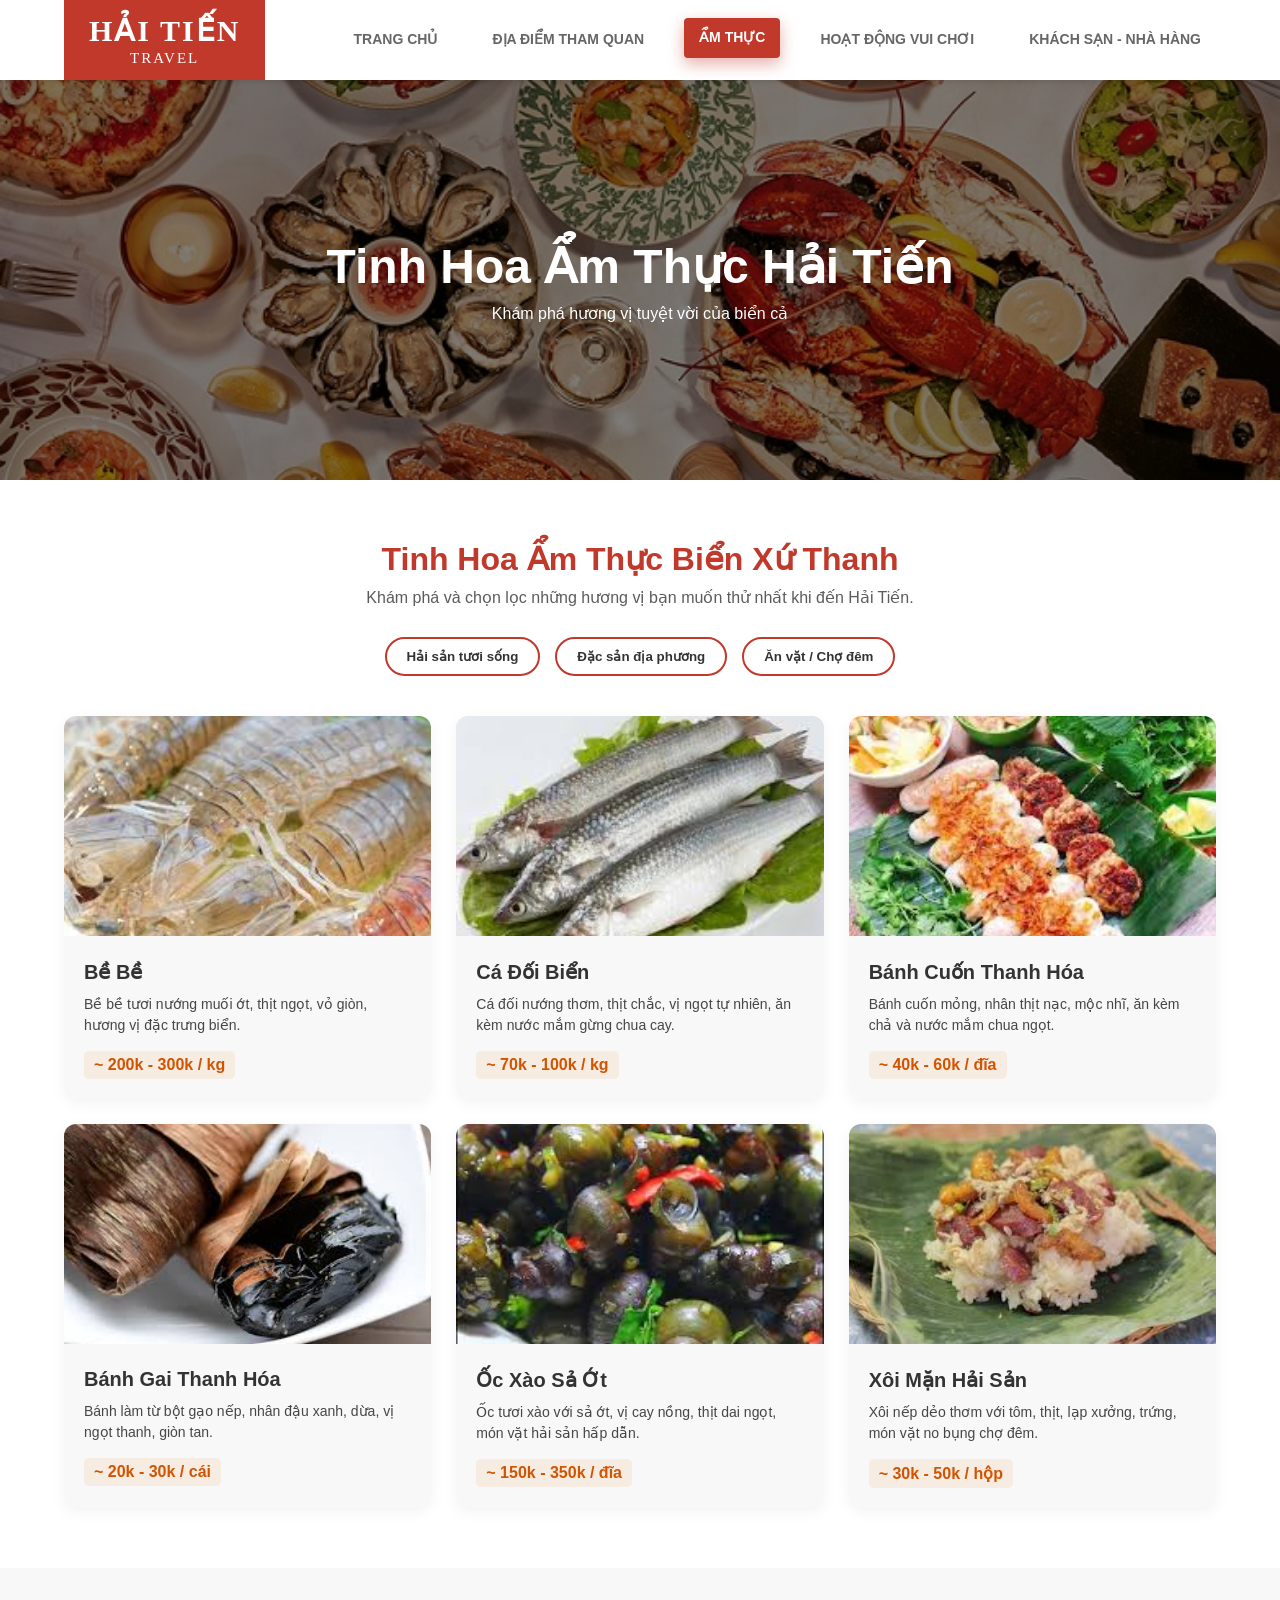
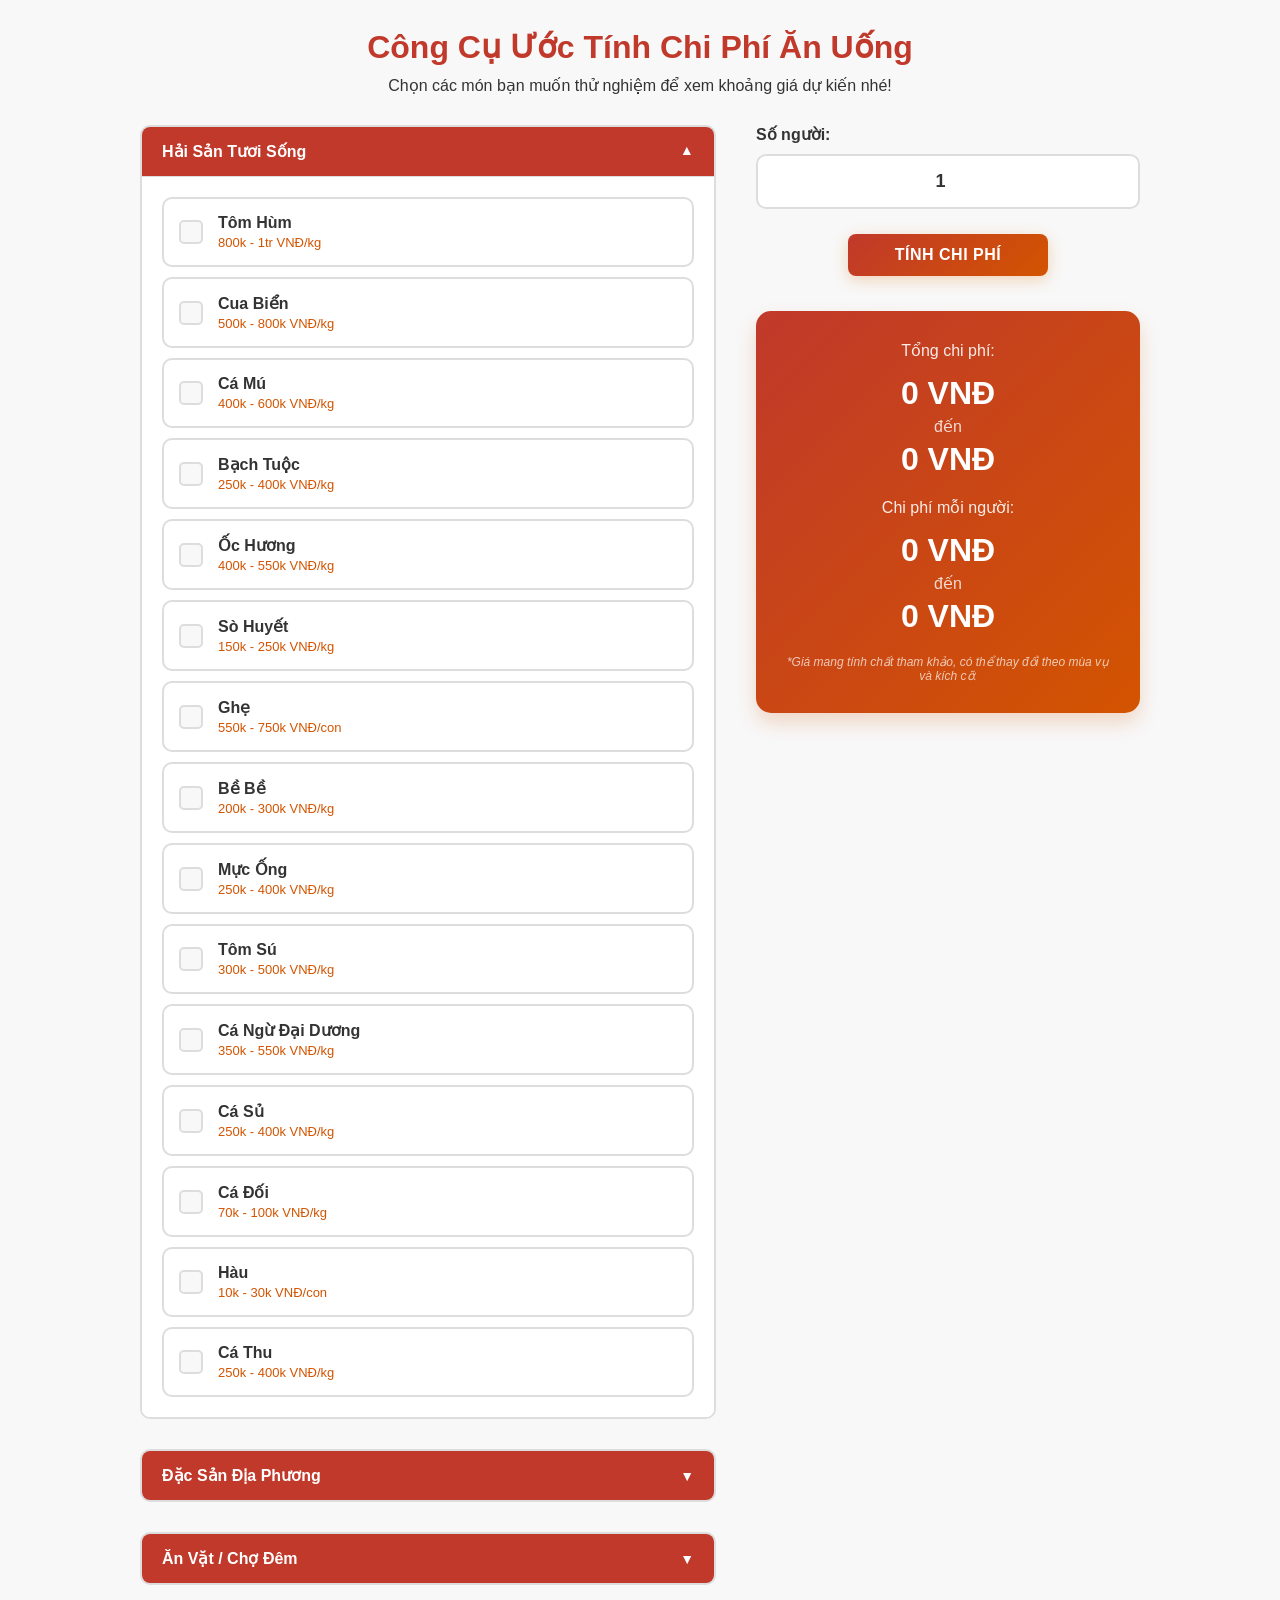
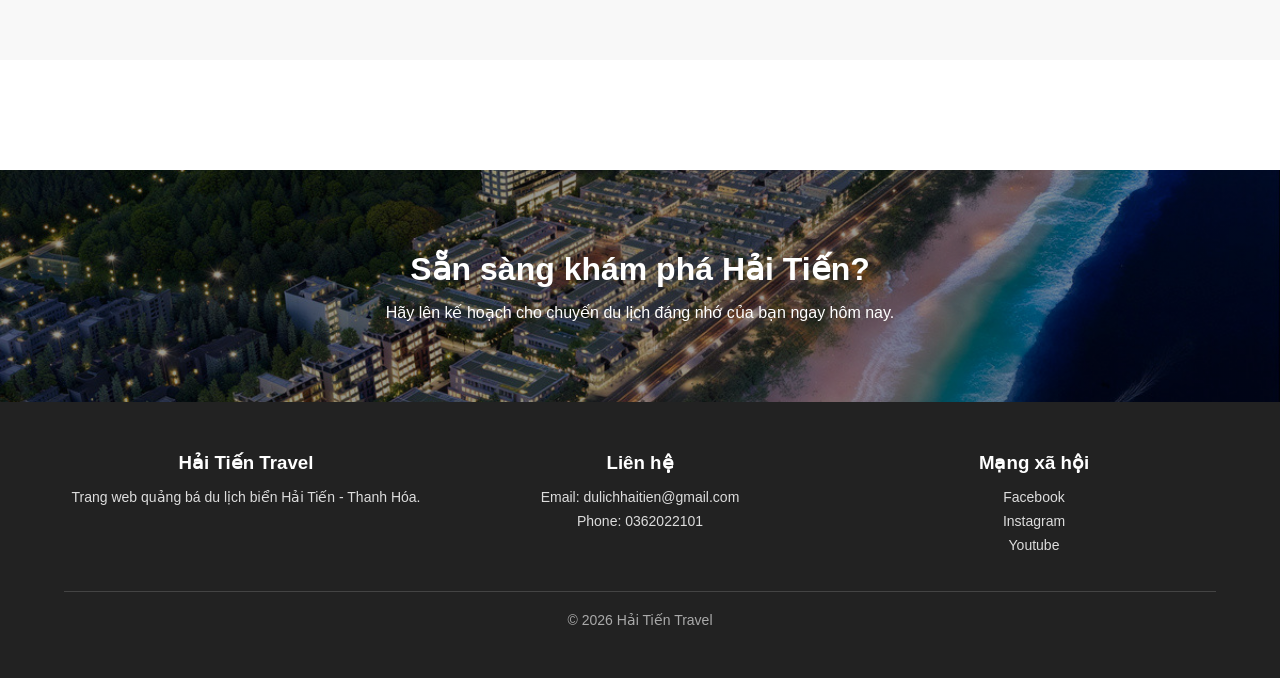
==== html/amthuc.html @ 493af042 "first commit" ====
<!DOCTYPE html>
<html lang="vi">

<head>
    <meta charset="UTF-8">
    <meta name="viewport" content="width=device-width, initial-scale=1.0">
    <title>Review Ẩm Thực Hải Tiến</title>
    <link rel="stylesheet" href="../css/common-style.css">
    <link rel="stylesheet" href="../css/amthuccss.css">
    <link rel="stylesheet" href="../css/menu.css">
</head>

<body>

    <header>
        <a class="logo">
            <strong>Hải Tiến</strong>
            <span>Travel</span>
        </a>

        <input type="checkbox" id="menu-checkbox" class="menu-checkbox">
        <label for="menu-checkbox" class="menu-toggle">
            &#9776;
        </label>

        <div class="nav-container">
            <ul class="nav-links">
                <li><a href="index.htm">Trang chủ</a></li>
                <li><a href="diadiem.htm">Địa điểm tham quan</a></li>
                <li><a class="active" href="amthuc.html">Ẩm thực</a></li>
                <li><a href="hdvuichs.html">Hoạt động vui chơi</a></li>
                <li><a href="book-khach-san.html">Khách sạn - Nhà hàng</a></li>
            </ul>
        </div>
    </header>
    <div id="page-content">
        <section class="sub-banner">
            <div class="banner-content">
                <h1>Tinh Hoa Ẩm Thực Hải Tiến</h1>
                <p>Khám phá hương vị tuyệt vời của biển cả</p>
            </div>
        </section>

        <section class="food-section">
            <h1 class="section-title">Tinh Hoa Ẩm Thực Biển Xứ Thanh</h1>
            <p class="section-desc">Khám phá và chọn lọc những hương vị bạn muốn thử nhất khi đến Hải Tiến.</p>

            <div class="filter-container">
                <button class="filter-btn" data-filter="haisan">Hải sản tươi sống</button>
                <button class="filter-btn" data-filter="dacsan">Đặc sản địa phương</button>
                <button class="filter-btn" data-filter="anvat">Ăn vặt / Chợ đêm</button>
            </div>

            <!-- Thêm món ăn mới bằng cách sao chép một block .food-card và đặt đúng data-category: haisan, dacsan hoặc anvat -->
            <div class="food-grid" id="food-grid">
                <!-- Danh sách 15 món hải sản tươi sống -->
                <div class="food-card" data-category="haisan">
                    <img src="../img/tomhum.jpg" alt="Tôm hùm hấp">
                    <div class="card-content">
                        <h3>Tôm Hùm</h3>
                        <p>Tôm hùm tươi sống hấp với sả và bia, giữ nguyên vị ngọt tự nhiên, thịt dai giòn.</p>
                        <span class="price-tag">~ 800k - 1tr / kg</span>
                    </div>
                </div>
                <div class="food-card" data-category="haisan">
                    <img src="../img/cua.jpg" alt="Cua biển luộc">
                    <div class="card-content">
                        <h3>Cua Biển</h3>
                        <p>Cua biển tươi luộc chín, chấm muối tiêu hoặc gạch cua, thịt ngọt, gạch đỏ au.</p>
                        <span class="price-tag">~ 500k - 800k / kg</span>
                    </div>
                </div>
                <div class="food-card" data-category="haisan">
                    <img src="../img/camu.jpg" alt="Cá mú hấp">
                    <div class="card-content">
                        <h3>Cá Mú</h3>
                        <p>Cá mú tươi hấp với gừng và hành, thịt trắng mềm, vị ngọt thanh, bổ dưỡng.</p>
                        <span class="price-tag">~ 400k - 600k / kg</span>
                    </div>
                </div>
                <div class="food-card" data-category="haisan">
                    <img src="../img/bachtuoc.jpg" alt="Bạch tuộc nướng">
                    <div class="card-content">
                        <h3>Bạch Tuộc</h3>
                        <p>Bạch tuộc tươi nướng trên than hoa, chấm muối ớt tỏi, giòn tan, thơm ngon.</p>
                        <span class="price-tag">~ 250k - 400k / kg</span>
                    </div>
                </div>
                <div class="food-card" data-category="haisan">
                    <img src="../img/ochuong.jpg" alt="Ốc hương xào">
                    <div class="card-content">
                        <h3>Ốc Hương</h3>
                        <p>Ốc hương tươi xào với sả ớt, vị cay nồng, thịt dai ngọt, kích thích vị giác.</p>
                        <span class="price-tag">~ 400k - 550k / kg</span>
                    </div>
                </div>
                <div class="food-card" data-category="haisan">
                    <img src="../img/sohuyet.jpg" alt="Sò huyết hấp">
                    <div class="card-content">
                        <h3>Sò Huyết</h3>
                        <p>Sò huyết tươi hấp với rượu và gừng, mở miệng tự nhiên, thịt ngọt, bổ máu.</p>
                        <span class="price-tag">~ 150k - 250k / kg</span>
                    </div>
                </div>
                <div class="food-card" data-category="haisan">
                    <img src="../img/ghe.jpg" alt="Ghẹ hấp">
                    <div class="card-content">
                        <h3>Ghẹ</h3>
                        <p>Ghẹ biển tươi hấp với gừng hành, thịt chắc ngọt, gạch đỏ au, thơm lừng.</p>
                        <span class="price-tag">~ 550k - 750k / kg</span>
                    </div>
                </div>
                <div class="food-card" data-category="haisan">
                    <img src="../img/bebe.jpg" alt="Bề bề nướng">
                    <div class="card-content">
                        <h3>Bề Bề</h3>
                        <p>Bề bề tươi nướng muối ớt, thịt ngọt, vỏ giòn, hương vị đặc trưng biển.</p>
                        <span class="price-tag">~ 200k - 300k / kg</span>
                    </div>
                </div>
                <div class="food-card" data-category="haisan">
                    <img src="../img/mucong.jpg" alt="Mực ống xào">
                    <div class="card-content">
                        <h3>Mực Ống</h3>
                        <p>Mực ống tươi xào với rau củ, vị ngọt tự nhiên, giòn sần sật, bổ dưỡng.</p>
                        <span class="price-tag">~ 250k - 400k / kg</span>
                    </div>
                </div>
                <div class="food-card" data-category="haisan">
                    <img src="../img/tomsu.jpg" alt="Tôm sú hấp">
                    <div class="card-content">
                        <h3>Tôm Sú</h3>
                        <p>Tôm sú tươi hấp với sả bia, thịt ngọt lịm, vỏ đỏ au, giữ nguyên dinh dưỡng.</p>
                        <span class="price-tag">~ 300k - 500k / kg</span>
                    </div>
                </div>
                <div class="food-card" data-category="haisan">
                    <img src="../img/cangu.jpg" alt="Cá ngừ đại dương">
                    <div class="card-content">
                        <h3>Cá Ngừ Đại Dương</h3>
                        <p>Cá ngừ tươi sống, thịt đỏ hồng, ít mỡ, giàu protein, nướng hoặc áp chảo.</p>
                        <span class="price-tag">~ 350k - 550k / kg</span>
                    </div>
                </div>
                <div class="food-card" data-category="haisan">
                    <img src="../img/casu.jpg" alt="Cá Sủ nướng">
                    <div class="card-content">
                        <h3>Cá Sủ</h3>
                        <p>Cá sủ tươi nướng muối ớt, thịt thơm ngon, ngọt vừa vặn, phù hợp cho bữa hải sản.</p>
                        <span class="price-tag">~ 250k - 400k / kg</span>
                    </div>
                </div>
                <div class="food-card" data-category="haisan">
                    <img src="../img/cadoi.jpg" alt="Cá Đối nướng">
                    <div class="card-content">
                        <h3>Cá Đối Biển</h3>
                        <p>Cá đối nướng thơm, thịt chắc, vị ngọt tự nhiên, ăn kèm nước mắm gừng chua cay.</p>
                        <span class="price-tag">~ 70k - 100k / kg</span>
                    </div>
                </div>
                <div class="food-card" data-category="haisan">
                    <img src="../img/hausua.jpg" alt="Hàu nướng">
                    <div class="card-content">
                        <h3>Hàu Sữa</h3>
                        <p>Hàu tươi nướng mỡ hành, thơm nức mũi, thịt ngọt mặn, kích thích vị giác.</p>
                        <span class="price-tag">~ 10k - 30k / con</span>
                    </div>
                </div>
                <div class="food-card" data-category="haisan">
                    <img src="../img/cathu.jpg" alt="Cá thu nướng">
                    <div class="card-content">
                        <h3>Cá Thu Biển</h3>
                        <p>Cá thu tươi nướng muối ớt, da giòn, thịt mềm ngọt, giàu dinh dưỡng.</p>
                        <span class="price-tag">~ 250k - 400k / kg</span>
                    </div>
                </div>
                <!-- Danh sách đặc sản địa phương Thanh Hóa -->
                <div class="food-card" data-category="dacsan">
                    <img src="../img/goicanhech.jpg" alt="Gỏi cá nhệch Nga Sơn">
                    <div class="card-content">
                        <h3>Gỏi Cá Nhệch Nga Sơn</h3>
                        <p>Cá nhệch tươi sống cuộn với lá đinh lăng, sung, khế, chấm nước mắm chua ngọt độc đáo.</p>
                        <span class="price-tag">~ 300k - 500k / mâm</span>
                    </div>
                </div>
                <div class="food-card" data-category="dacsan">
                    <img src="../img/nemchua.jpg" alt="Nem chua Thanh Hóa">
                    <div class="card-content">
                        <h3>Nem Chua Thanh Hóa</h3>
                        <p>Nem được làm từ thịt lợn, bì lợn, vị chua cay đặc trưng, giòn dai, ăn kèm rau sống.</p>
                        <span class="price-tag">~ 30k - 50k / chục</span>
                    </div>
                </div>
                <div class="food-card" data-category="dacsan">
                    <img src="../img/banhcuon.jpg" alt="Bánh cuốn Thanh Hóa">
                    <div class="card-content">
                        <h3>Bánh Cuốn Thanh Hóa</h3>
                        <p>Bánh cuốn mỏng, nhân thịt nạc, mộc nhĩ, ăn kèm chả và nước mắm chua ngọt.</p>
                        <span class="price-tag">~ 40k - 60k / đĩa</span>
                    </div>
                </div>
                <div class="food-card" data-category="dacsan">
                    <img src="../img/banhkhoai.jpg" alt="Bánh khoái Thanh Hóa">
                    <div class="card-content">
                        <h3>Bánh Khoái Thanh Hóa</h3>
                        <p>Bánh khoái Thanh Hóa giòn tan, nhân tôm thịt, ăn kèm rau sống và nước mắm chua ngọt đặc
                            trưng.</p>
                        <span class="price-tag">~ 10k - 20k / chiếc</span>
                    </div>
                </div>
                <div class="food-card" data-category="dacsan">
                    <img src="../img/banhgai.jpg" alt="Bánh gai Thanh Hóa">
                    <div class="card-content">
                        <h3>Bánh Gai Thanh Hóa</h3>
                        <p>Bánh làm từ bột gạo nếp, nhân đậu xanh, dừa, vị ngọt thanh, giòn tan.</p>
                        <span class="price-tag">~ 20k - 30k / cái</span>
                    </div>
                </div>
                <div class="food-card" data-category="dacsan">
                    <img src="../img/mamtom.jpg" alt="Mắm tôm">
                    <div class="card-content">
                        <h3>Mắm Tôm Ba Làng Thanh Hóa</h3>
                        <p>Mắm tôm tươi, vị mặn ngọt, dùng làm nước chấm hoặc ăn kèm rau sống.</p>
                        <span class="price-tag">~ 100k - 150k / lọ</span>
                    </div>
                </div>
                <div class="food-card" data-category="dacsan">
                    <img src="../img/nomtep.jpg" alt="Nộm tép tươi">
                    <div class="card-content">
                        <h3>Nộm Tép Tươi</h3>
                        <p>Nộm tép chua cay, tươi ngon cùng rau sống và nước mắm đặc trưng, món ăn nhẹ đậm đà.</p>
                        <span class="price-tag">~ 120k - 180k / đĩa</span>
                    </div>
                </div>
                <!-- Danh sách món ăn vặt chợ đêm -->
                <div class="food-card" data-category="anvat">
                    <img src="../img/haunuong.jpg" alt="Hàu nướng mỡ hành">
                    <div class="card-content">
                        <h3>Hàu Nướng Mỡ Hành</h3>
                        <p>Hàu tươi nướng trên than hoa với mỡ hành, thơm nức mũi, kích thích vị giác.</p>
                        <span class="price-tag">~ 10k - 15k / con</span>
                    </div>
                </div>
                <div class="food-card" data-category="anvat">
                    <img src="../img/bachtuocnuong.jpg" alt="Bạch tuộc nướng">
                    <div class="card-content">
                        <h3>Bạch Tuộc Nướng</h3>
                        <p>Bạch tuộc tươi nướng vàng giòn, chấm muối ớt tỏi, dai ngọt, ăn vặt cực cuốn.</p>
                        <span class="price-tag">~ 200k - 400k / đĩa</span>
                    </div>
                </div>
                <div class="food-card" data-category="anvat">
                    <img src="../img/ocxao.jpg" alt="Ốc xào sả ớt">
                    <div class="card-content">
                        <h3>Ốc Xào Sả Ớt</h3>
                        <p>Ốc tươi xào với sả ớt, vị cay nồng, thịt dai ngọt, món vặt hải sản hấp dẫn.</p>
                        <span class="price-tag">~ 150k - 350k / đĩa</span>
                    </div>
                </div>
                <div class="food-card" data-category="anvat">
                    <img src="../img/changa.jpg" alt="Chân gà nướng">
                    <div class="card-content">
                        <h3>Chân Gà Nướng</h3>
                        <p>Chân gà nướng vàng giòn, chấm muối tiêu chanh, mềm ngọt, ăn vặt không thể thiếu.</p>
                        <span class="price-tag">~ 50k - 100k / đĩa</span>
                    </div>
                </div>
                <div class="food-card" data-category="anvat">
                    <img src="../img/banhmi.jpg" alt="Bánh mì thịt nướng">
                    <div class="card-content">
                        <h3>Bánh Mì Thịt Nướng</h3>
                        <p>Bánh mì nướng với thịt heo, rau sống, đồ chua, nước tương, món vặt đường phố.</p>
                        <span class="price-tag">~ 15k - 25k / ổ</span>
                    </div>
                </div>
                <div class="food-card" data-category="anvat">
                    <img src="../img/xoi.jpg" alt="Xôi mặn hải sản">
                    <div class="card-content">
                        <h3>Xôi Mặn Hải Sản</h3>
                        <p>Xôi nếp dẻo thơm với tôm, thịt, lạp xưởng, trứng, món vặt no bụng chợ đêm.</p>
                        <span class="price-tag">~ 30k - 50k / hộp</span>
                    </div>
                </div>

            </div>
        </section>

        <section class="estimator-section">
            <div class="estimator-container">
                <h2 class="section-title">Công Cụ Ước Tính Chi Phí Ăn Uống</h2>
                <p style="text-align: center; margin-bottom: 20px; color: var(--text-color);">Chọn các món bạn muốn thử
                    nghiệm để xem khoảng giá dự kiến nhé!</p>

                <div class="estimator-grid">
                    <div class="selection-col">
                        <details class="estimator-category" open>
                            <summary>Hải Sản Tươi Sống</summary>
                            <div class="category-content">
                                <label class="checkbox-item">
                                    <input type="checkbox" class="food-checkbox" data-min="800000" data-max="1000000">
                                    <span class="checkmark"></span>
                                    <div class="item-info">
                                        <strong>Tôm Hùm</strong>
                                        <span>800k - 1tr VNĐ/kg</span>
                                    </div>
                                </label>
                                <label class="checkbox-item">
                                    <input type="checkbox" class="food-checkbox" data-min="500000" data-max="800000">
                                    <span class="checkmark"></span>
                                    <div class="item-info">
                                        <strong>Cua Biển</strong>
                                        <span>500k - 800k VNĐ/kg</span>
                                    </div>
                                </label>
                                <label class="checkbox-item">
                                    <input type="checkbox" class="food-checkbox" data-min="400000" data-max="600000">
                                    <span class="checkmark"></span>
                                    <div class="item-info">
                                        <strong>Cá Mú</strong>
                                        <span>400k - 600k VNĐ/kg</span>
                                    </div>
                                </label>
                                <label class="checkbox-item">
                                    <input type="checkbox" class="food-checkbox" data-min="250000" data-max="400000">
                                    <span class="checkmark"></span>
                                    <div class="item-info">
                                        <strong>Bạch Tuộc</strong>
                                        <span>250k - 400k VNĐ/kg</span>
                                    </div>
                                </label>
                                <label class="checkbox-item">
                                    <input type="checkbox" class="food-checkbox" data-min="400000" data-max="550000">
                                    <span class="checkmark"></span>
                                    <div class="item-info">
                                        <strong>Ốc Hương</strong>
                                        <span>400k - 550k VNĐ/kg</span>
                                    </div>
                                </label>
                                <label class="checkbox-item">
                                    <input type="checkbox" class="food-checkbox" data-min="150000" data-max="250000">
                                    <span class="checkmark"></span>
                                    <div class="item-info">
                                        <strong>Sò Huyết</strong>
                                        <span>150k - 250k VNĐ/kg</span>
                                    </div>
                                </label>
                                <label class="checkbox-item">
                                    <input type="checkbox" class="food-checkbox" data-min="550000" data-max="750000">
                                    <span class="checkmark"></span>
                                    <div class="item-info">
                                        <strong>Ghẹ</strong>
                                        <span>550k - 750k VNĐ/con</span>
                                    </div>
                                </label>
                                <label class="checkbox-item">
                                    <input type="checkbox" class="food-checkbox" data-min="200000" data-max="300000">
                                    <span class="checkmark"></span>
                                    <div class="item-info">
                                        <strong>Bề Bề</strong>
                                        <span>200k - 300k VNĐ/kg</span>
                                    </div>
                                </label>
                                <label class="checkbox-item">
                                    <input type="checkbox" class="food-checkbox" data-min="250000" data-max="400000">
                                    <span class="checkmark"></span>
                                    <div class="item-info">
                                        <strong>Mực Ống</strong>
                                        <span>250k - 400k VNĐ/kg</span>
                                    </div>
                                </label>
                                <label class="checkbox-item">
                                    <input type="checkbox" class="food-checkbox" data-min="300000" data-max="500000">
                                    <span class="checkmark"></span>
                                    <div class="item-info">
                                        <strong>Tôm Sú</strong>
                                        <span>300k - 500k VNĐ/kg</span>
                                    </div>
                                </label>
                                <label class="checkbox-item">
                                    <input type="checkbox" class="food-checkbox" data-min="350000" data-max="550000">
                                    <span class="checkmark"></span>
                                    <div class="item-info">
                                        <strong>Cá Ngừ Đại Dương</strong>
                                        <span>350k - 550k VNĐ/kg</span>
                                    </div>
                                </label>
                                <label class="checkbox-item">
                                    <input type="checkbox" class="food-checkbox" data-min="250000" data-max="400000">
                                    <span class="checkmark"></span>
                                    <div class="item-info">
                                        <strong>Cá Sủ</strong>
                                        <span>250k - 400k VNĐ/kg</span>
                                    </div>
                                </label>
                                <label class="checkbox-item">
                                    <input type="checkbox" class="food-checkbox" data-min="70000" data-max="100000">
                                    <span class="checkmark"></span>
                                    <div class="item-info">
                                        <strong>Cá Đối</strong>
                                        <span>70k - 100k VNĐ/kg</span>
                                    </div>
                                </label>
                                <label class="checkbox-item">
                                    <input type="checkbox" class="food-checkbox" data-min="10000" data-max="30000">
                                    <span class="checkmark"></span>
                                    <div class="item-info">
                                        <strong>Hàu</strong>
                                        <span>10k - 30k VNĐ/con</span>
                                    </div>
                                </label>
                                <label class="checkbox-item">
                                    <input type="checkbox" class="food-checkbox" data-min="250000" data-max="400000">
                                    <span class="checkmark"></span>
                                    <div class="item-info">
                                        <strong>Cá Thu</strong>
                                        <span>250k - 400k VNĐ/kg</span>
                                    </div>
                                </label>
                            </div>
                        </details>

                        <details class="estimator-category">
                            <summary>Đặc Sản Địa Phương</summary>
                            <div class="category-content">
                                <label class="checkbox-item">
                                    <input type="checkbox" class="food-checkbox" data-min="300000" data-max="500000">
                                    <span class="checkmark"></span>
                                    <div class="item-info">
                                        <strong>Gỏi Cá Nhệch Nga Sơn</strong>
                                        <span>300k - 500k VNĐ/mâm</span>
                                    </div>
                                </label>
                                <label class="checkbox-item">
                                    <input type="checkbox" class="food-checkbox" data-min="30000" data-max="50000">
                                    <span class="checkmark"></span>
                                    <div class="item-info">
                                        <strong>Nem Chua Thanh Hóa</strong>
                                        <span>30k - 50k VNĐ/chục</span>
                                    </div>
                                </label>
                                <label class="checkbox-item">
                                    <input type="checkbox" class="food-checkbox" data-min="300000" data-max="500000">
                                    <span class="checkmark"></span>
                                    <div class="item-info">
                                        <strong>Gỏi Cá Nhệch Nga Sơn</strong>
                                        <span>300k - 500k VNĐ/mâm</span>
                                    </div>
                                </label>
                                <label class="checkbox-item">
                                    <input type="checkbox" class="food-checkbox" data-min="40000" data-max="60000">
                                    <span class="checkmark"></span>
                                    <div class="item-info">
                                        <strong>Bánh Cuốn Thanh Hóa</strong>
                                        <span>40k - 60k VNĐ/đĩa</span>
                                    </div>
                                </label>
                                <label class="checkbox-item">
                                    <input type="checkbox" class="food-checkbox" data-min="10000" data-max="20000">
                                    <span class="checkmark"></span>
                                    <div class="item-info">
                                        <strong>Bánh Khoái Thanh Hóa</strong>
                                        <span>10k - 20k VNĐ/chiếc</span>
                                    </div>
                                </label>
                                <label class="checkbox-item">
                                    <input type="checkbox" class="food-checkbox" data-min="20000" data-max="30000">
                                    <span class="checkmark"></span>
                                    <div class="item-info">
                                        <strong>Bánh Gai Thanh Hóa</strong>
                                        <span>20k - 30k VNĐ/cái</span>
                                    </div>
                                </label>
                                <label class="checkbox-item">
                                    <input type="checkbox" class="food-checkbox" data-min="100000" data-max="150000">
                                    <span class="checkmark"></span>
                                    <div class="item-info">
                                        <strong>Mắm Tôm Ba Làng Thanh Hóa</strong>
                                        <span>100k - 150k VNĐ/lọ</span>
                                    </div>
                                </label>
                                <label class="checkbox-item">
                                    <input type="checkbox" class="food-checkbox" data-min="120000" data-max="180000">
                                    <span class="checkmark"></span>
                                    <div class="item-info">
                                        <strong>Nộm Nham Moi Tươi</strong>
                                        <span>120k - 180k VNĐ/đĩa</span>
                                    </div>
                                </label>
                            </div>
                        </details>

                        <details class="estimator-category">
                            <summary>Ăn Vặt / Chợ Đêm</summary>
                            <div class="category-content">
                                <label class="checkbox-item">
                                    <input type="checkbox" class="food-checkbox" data-min="10000" data-max="15000">
                                    <span class="checkmark"></span>
                                    <div class="item-info">
                                        <strong>Hàu Nướng Mỡ Hành</strong>
                                        <span>10k - 15k VNĐ/con</span>
                                    </div>
                                </label>
                                <label class="checkbox-item">
                                    <input type="checkbox" class="food-checkbox" data-min="200000" data-max="400000">
                                    <span class="checkmark"></span>
                                    <div class="item-info">
                                        <strong>Bạch Tuộc Nướng</strong>
                                        <span>200k - 400k VNĐ/đĩa</span>
                                    </div>
                                </label>
                                <label class="checkbox-item">
                                    <input type="checkbox" class="food-checkbox" data-min="150000" data-max="350000">
                                    <span class="checkmark"></span>
                                    <div class="item-info">
                                        <strong>Ốc Xào Sả Ớt</strong>
                                        <span>150k - 350k VNĐ/đĩa</span>
                                    </div>
                                </label>
                                <label class="checkbox-item">
                                    <input type="checkbox" class="food-checkbox" data-min="50000" data-max="100000">
                                    <span class="checkmark"></span>
                                    <div class="item-info">
                                        <strong>Chân Gà Nướng</strong>
                                        <span>50k - 100k VNĐ/đĩa</span>
                                    </div>
                                </label>
                                <label class="checkbox-item">
                                    <input type="checkbox" class="food-checkbox" data-min="15000" data-max="25000">
                                    <span class="checkmark"></span>
                                    <div class="item-info">
                                        <strong>Bánh Mì Thịt Nướng</strong>
                                        <span>15k - 25k VNĐ/ổ</span>
                                    </div>
                                </label>
                                <label class="checkbox-item">
                                    <input type="checkbox" class="food-checkbox" data-min="30000" data-max="50000">
                                    <span class="checkmark"></span>
                                    <div class="item-info">
                                        <strong>Xôi Mặn Hải Sản</strong>
                                        <span>30k - 50k VNĐ/hộp</span>
                                    </div>
                                </label>
                            </div>
                        </details>
                    </div>

                    <div class="result-col">
                        <div class="people-input-group">
                            <label for="people-count">Số người:</label>
                            <input type="number" id="people-count" min="1" value="1">
                        </div>

                        <button id="calculate-btn" class="calculate-btn">Tính Chi Phí</button>

                        <div class="price-board">
                            <p>Tổng chi phí:</p>
                            <div class="range-display">
                                <span id="total-min">0 VNĐ</span>
                                <span class="divider">đến</span>
                                <span id="total-max">0 VNĐ</span>
                            </div>
                            <p>Chi phí mỗi người:</p>
                            <div class="range-display">
                                <span id="per-min">0 VNĐ</span>
                                <span class="divider">đến</span>
                                <span id="per-max">0 VNĐ</span>
                            </div>
                            <p class="note">*Giá mang tính chất tham khảo, có thể thay đổi theo mùa vụ và kích cỡ.</p>
                        </div>
                    </div>
                </div>
            </div>
        </section>

        <!-- CTA -->
        <section class="cta">
            <h2>Sẵn sàng khám phá Hải Tiến?</h2>
            <p>Hãy lên kế hoạch cho chuyến du lịch đáng nhớ của bạn ngay hôm nay.</p>
        </section>

        <!-- FOOTER -->
        <footer>
            <div class="footer-container">
                <div class="footer-col">
                    <h3>Hải Tiến Travel</h3>
                    <p>Trang web quảng bá du lịch biển Hải Tiến - Thanh Hóa.</p>
                </div>
                <div class="footer-col">
                    <h3>Liên hệ</h3>
                    <p>Email: dulichhaitien@gmail.com</p>
                    <p>Phone: 0362022101</p>
                </div>
                <div class="footer-col">
                    <h3>Mạng xã hội</h3>
                    <p>Facebook</p>
                    <p>Instagram</p>
                    <p>Youtube</p>
                </div>
            </div>
            <p class="copyright">© 2026 Hải Tiến Travel</p>
        </footer>
    </div>

    <script src="../js/amthuc.js"></script>

</body>

</html>
---- css/common-style.css ----
/* =========================================
   COMMON STYLES - ĐƯỢC SỬ DỤNG BỞi TẤT CẢ CÁC TRANG
   ========================================= */

/* =========================================
   1. CÀI ĐẶT CƠ BẢN (RESET)
   ========================================= */
* {
    margin: 0;
    padding: 0;
    box-sizing: border-box;
    font-family: 'Segoe UI', Tahoma, Geneva, Verdana, sans-serif;
}

body {
    padding-top: 80px;
    background-color: #fff;
    color: #333;
    font-family: 'Segoe UI', Tahoma, Geneva, Verdana, sans-serif;
}


/* =========================================
   4. FOOTER
   ========================================= */
footer {
    width: 100vw;
    margin-left: calc(-50vw + 50%);
    background: #222;
    color: #ddd;
    padding: 50px 5%;
}

.footer-container {
    display: grid;
    grid-template-columns: repeat(auto-fit, minmax(200px, 1fr));
    gap: 30px;
    margin-bottom: 30px;
}

.footer-col {
    text-align: center;
}

.footer-col h3 {
    margin-bottom: 15px;
    color: white;
}

.footer-col p {
    margin-bottom: 8px;
    font-size: 14px;
}

.copyright {
    text-align: center;
    font-size: 14px;
    color: #aaa;
    border-top: 1px solid #444;
    padding-top: 20px;
}

/* =========================================
   5. SMOOTH SCROLL & PADDING FIX
   ========================================= */
html {
    scroll-behavior: smooth;
    scroll-padding-top: 80px;
}

html,
body {
    height: 100%;
}
---- css/amthuccss.css ----
/* =========================================
   PAGE-SPECIFIC STYLES FOR AMTHUC
   ========================================= */
:root {
    --bg-color: #ffffff;
    --text-color: #333333;
    --card-bg: #f8f8f8;
    --primary-color: #c0392b;
    /* Màu đỏ giống logo chính */
    --border-color: #dddddd;
    --price-color: #d35400;
}

body.dark-mode {
    --bg-color: #121212;
    --text-color: #f1f1f1;
    --card-bg: #1e1e1e;
    --border-color: #333333;
    --price-color: #f39c12;
}


* {
    transition: background-color 0.3s, color 0.3s, border-color 0.3s;
}

body {
    background-color: var(--bg-color);
    color: var(--text-color);
}

/* =========================================
   1. SECTION CHUNG & LƯỚI MÓN ĂN
   ========================================= */
.section-title {
    text-align: center;
    font-size: 32px;
    color: var(--primary-color);
    margin-bottom: 10px;
}

.section-desc {
    text-align: center;
    color: var(--text-color);
    margin-bottom: 30px;
    font-size: 16px;
    opacity: 0.8;
}

section {
    padding: 60px 5%;
}

.filter-container {
    display: flex;
    justify-content: center;
    gap: 15px;
    margin-bottom: 40px;
    flex-wrap: wrap;
}

.filter-btn {
    padding: 10px 20px;
    background-color: transparent;
    border: 2px solid var(--primary-color);
    color: var(--text-color);
    cursor: pointer;
    border-radius: 25px;
    font-weight: bold;
}

.filter-btn.active,
.filter-btn:hover {
    background-color: var(--primary-color);
    color: white;
}

.food-grid {
    display: grid;
    grid-template-columns: repeat(3, minmax(280px, 1fr));
    gap: 25px;
    max-width: 1200px;
    margin: 0 auto;
}

.food-card {
    background-color: var(--card-bg);
    border-radius: 12px;
    overflow: hidden;
    box-shadow: 0 4px 15px rgba(0, 0, 0, 0.05);
    transition: transform 0.3s, opacity 0.4s ease-in-out;
    opacity: 1;
}

.food-card.fade-out {
    opacity: 0;
}

.food-card.fade-in {
    opacity: 1;
}

@media (max-width: 940px) {
    .food-grid {
        grid-template-columns: repeat(2, minmax(260px, 1fr));
    }
}

@media (max-width: 640px) {
    .food-grid {
        grid-template-columns: 1fr;
    }
}

.food-card:hover {
    transform: translateY(-8px);
}

.food-card img {
    width: 100%;
    height: 220px;
    object-fit: cover;
}

.card-content {
    padding: 20px;
}

.card-content h3 {
    margin-bottom: 10px;
    font-size: 20px;
}

.card-content p {
    font-size: 14px;
    margin-bottom: 15px;
    line-height: 1.5;
    opacity: 0.9;
}

.price-tag {
    display: inline-block;
    font-weight: bold;
    color: var(--price-color);
    background: rgba(230, 126, 34, 0.1);
    padding: 5px 10px;
    border-radius: 5px;
}

/* =========================================
   4. CÔNG CỤ ƯỚC TÍNH (ESTIMATOR)
   ========================================= */
.estimator-section {
    background-color: var(--card-bg);
}

.estimator-container {
    max-width: 1000px;
    margin: 0 auto;
}

.estimator-grid {
    display: grid;
    grid-template-columns: 1.5fr 1fr;
    gap: 40px;
    align-items: start;
    margin-top: 30px;
}

.selection-col {
    display: flex;
    flex-direction: column;
    gap: 15px;
}

.selection-col h3 {
    margin-bottom: 10px;
    color: var(--primary-color);
    border-bottom: 2px solid var(--border-color);
    padding-bottom: 10px;
}

.checkbox-item {
    display: flex;
    align-items: center;
    padding: 15px;
    background-color: var(--bg-color);
    border: 2px solid var(--border-color);
    border-radius: 10px;
    cursor: pointer;
    position: relative;
    transition: 0.2s;
}

.checkbox-item:hover {
    border-color: var(--primary-color);
}

.checkbox-item input {
    position: absolute;
    opacity: 0;
    cursor: pointer;
}

.checkmark {
    height: 24px;
    width: 24px;
    background-color: var(--card-bg);
    border: 2px solid var(--border-color);
    border-radius: 5px;
    margin-right: 15px;
    display: flex;
    justify-content: center;
    align-items: center;
}

.checkbox-item input:checked~.checkmark {
    background-color: var(--primary-color);
    border-color: var(--primary-color);
}

.checkbox-item input:checked~.checkmark::after {
    content: "✔";
    color: white;
    font-weight: bold;
    font-size: 14px;
}

.checkbox-item input:checked~.item-info strong {
    color: var(--primary-color);
}

.item-info {
    display: flex;
    flex-direction: column;
}

.item-info strong {
    font-size: 16px;
    transition: 0.2s;
}

.item-info span {
    font-size: 13px;
    color: var(--price-color);
    margin-top: 3px;
    font-weight: 500;
}

.result-col {
    position: sticky;
    top: 100px;
}

.people-input-group {
    margin-bottom: 25px;
}

.people-input-group label {
    display: block;
    font-weight: bold;
    margin-bottom: 10px;
    font-size: 16px;
}

.people-input-group input {
    width: 100%;
    padding: 15px;
    border: 2px solid var(--border-color);
    background-color: var(--bg-color);
    color: var(--text-color);
    border-radius: 10px;
    font-size: 18px;
    text-align: center;
    font-weight: bold;
    outline: none;
}

.people-input-group input:focus {
    border-color: var(--primary-color);
}

.price-board {
    background: linear-gradient(135deg, var(--primary-color), #d35400);
    color: white;
    padding: 30px;
    border-radius: 15px;
    text-align: center;
    box-shadow: 0 10px 20px rgba(211, 84, 0, 0.2);
    margin-top: 10px;
}

.price-board p {
    font-size: 16px;
    margin-bottom: 15px;
    opacity: 0.9;
}

.range-display {
    display: flex;
    flex-direction: column;
    gap: 5px;
    margin-bottom: 20px;
}

.range-display span {
    font-size: 32px;
    font-weight: 900;
}

.range-display .divider {
    font-size: 16px;
    font-weight: normal;
    opacity: 0.8;
}

.price-board .note {
    font-size: 12px;
    font-style: italic;
    opacity: 0.7;
    margin-top: 20px;
    margin-bottom: 0;
}

/* Responsive */
@media (max-width: 768px) {
    .estimator-grid {
        grid-template-columns: 1fr;
    }

    .result-col {
        position: static;
    }
}

.cta {
    width: 100vw;
    margin-left: calc(-50vw + 50%);
    padding: 80px 20px;
    text-align: center;
    margin-top: 110px;

    background:
        linear-gradient(rgba(0, 0, 0, 0.4), rgba(0, 0, 0, 0.4)),
        url('../img/anh1.jpg') center/cover no-repeat;

    color: white;
}

.cta h2 {
    font-size: 32px;
    margin-bottom: 15px;
}

.cta button {
    margin-top: 20px;
    padding: 12px 25px;
    border: none;
    background: #c0392b;
    color: white;
    font-size: 16px;
    cursor: pointer;
    border-radius: 5px;
    transition: 0.3s;
}

.cta button:hover {
    background: #e74c3c;
    transform: scale(1.05);
}


/* FOOTER */

footer {
    width: 100vw;
    margin-left: calc(-50vw + 50%);
    background: #222;
    color: #ddd;
    padding: 50px 5%;
}

.footer-container {
    display: grid;
    grid-template-columns: repeat(auto-fit, minmax(200px, 1fr));
    gap: 30px;
    margin-bottom: 30px;
}

.footer-col h3 {
    margin-bottom: 15px;
    color: white;
}

.footer-col {
    text-align: center;
}

.copyright {
    text-align: center;
    font-size: 14px;
    color: #aaa;
}

/* ===== CHỈ ANIMATE NỘI DUNG ===== */
#page-content {
    opacity: 1;
    transform: translateY(0);
    transition: all 0.4s ease;
}

#page-content.fade-out {
    opacity: 0;
    transform: translateY(20px);
}

/* Hiệu ứng vào trang */
#page-content.fade-in {
    opacity: 1;
    transform: translateY(0);
}


/* ===== COLLAPSIBLE ESTIMATOR SECTIONS ===== */
details.estimator-category {
    border: 2px solid var(--border-color);
    border-radius: 10px;
    background-color: var(--card-bg);
    margin-bottom: 15px;
    overflow: hidden;
    transition: all 0.3s ease;
}

details.estimator-category:hover {
    border-color: var(--primary-color);
    box-shadow: 0 4px 12px rgba(230, 126, 34, 0.1);
}

details.estimator-category summary {
    background-color: var(--primary-color);
    color: white;
    padding: 15px 20px;
    cursor: pointer;
    font-weight: bold;
    font-size: 16px;
    display: flex;
    align-items: center;
    justify-content: space-between;
    list-style: none;
    transition: all 0.3s ease;
}

details.estimator-category summary:hover {
    background-color: #d35400;
}

details.estimator-category summary::after {
    content: "▼";
    font-size: 14px;
    transition: transform 0.3s ease;
}

/* ===== SUB-BANNER ===== */
.sub-banner {
    height: 400px;
    background: linear-gradient(rgba(0, 0, 0, 0.5), rgba(0, 0, 0, 0.5)),
        url('../img/banneramthuc.jpg');
    background-size: cover;
    background-position: center;
    display: flex;
    align-items: center;
    justify-content: center;
    text-align: center;
    color: white;
}

.sub-banner h1 {
    font-size: 3rem;
    margin-bottom: 10px;
}

details.estimator-category[open] summary::after {
    transform: rotate(180deg);
}

details.estimator-category .category-content {
    padding: 20px;
    background-color: var(--bg-color);
    border-top: 1px solid var(--border-color);
}

details.estimator-category .checkbox-item {
    margin-bottom: 10px;
}

details.estimator-category .checkbox-item:last-child {
    margin-bottom: 0;
}

/* ===== CALCULATE BUTTON STYLES ===== */
.calculate-btn {
    display: block;
    width: auto;
    min-width: 200px;
    padding: 12px 28px;
    margin: 20px auto 35px;
    border: none;
    background: linear-gradient(135deg, var(--primary-color), #d35400);
    color: white;
    font-size: 16px;
    font-weight: bold;
    border-radius: 8px;
    cursor: pointer;
    transition: all 0.3s ease;
    box-shadow: 0 4px 15px rgba(230, 126, 34, 0.3);
    text-transform: uppercase;
    letter-spacing: 0.5px;
}

.calculate-btn:hover {
    background: linear-gradient(135deg, #d35400, #b8460a);
    box-shadow: 0 6px 20px rgba(230, 126, 34, 0.4);
    transform: translateY(-2px);
}

.calculate-btn:active {
    transform: translateY(0);
    box-shadow: 0 2px 8px rgba(230, 126, 34, 0.3);
}
---- css/menu.css ----
/* =========================================
   MENU CHUNG CHO TẤT CẢ CÁC TRANG
   ========================================= */

header {
    display: flex;
    justify-content: space-between;
    align-items: center;
    padding: 0 5%;
    background-color: #fff;
    box-shadow: 0 2px 5px rgba(0, 0, 0, 0.1);
    position: fixed;
    top: 0;
    left: 0;
    width: 100%;
    height: 80px;
    z-index: 1000;
}

.logo {
    background-color: #c0392b;
    color: white;
    padding: 0 25px;
    text-align: center;
    text-decoration: none;
    height: 100%;
    display: flex;
    flex-direction: column;
    justify-content: center;
}

.logo strong {
    font-family: 'Times New Roman', Times, serif;
    font-size: 30px;
    text-transform: uppercase;
    font-weight: 800;
    letter-spacing: 2px;
}

.logo span {
    font-family: Georgia, 'Times New Roman', Times, serif;
    font-size: 15px;
    text-transform: uppercase;
    margin-top: 2px;
    letter-spacing: 2px;
}

.menu-checkbox {
    display: none;
}

.menu-toggle {
    display: none;
    font-size: 30px;
    cursor: pointer;
    color: #555;
    transition: color 0.3s ease, background-color 0.3s ease, transform 0.3s ease;
    padding: 8px;
    border-radius: 8px;
}

.menu-toggle:hover {
    color: #c0392b;
    background-color: rgba(192, 57, 43, 0.08);
    transform: scale(1.05);
}

.menu-checkbox:checked+.menu-toggle {
    color: #c0392b;
    background-color: rgba(192, 57, 43, 0.12);
}

.menu-checkbox:checked+.menu-toggle:hover {
    background-color: rgba(192, 57, 43, 0.18);
}

.nav-container {
    display: flex;
    align-items: center;
    gap: 30px;
}

.nav-links {
    display: flex;
    list-style: none;
    gap: 25px;
}

.nav-links a {
    text-decoration: none;
    color: #666;
    font-size: 14px;
    font-weight: 700;
    text-transform: uppercase;
    padding: 10px 15px;
    border-radius: 4px;
    position: relative;
    transition: all 0.35s cubic-bezier(0.34, 1.56, 0.64, 1);
    display: inline-block;
    line-height: 1.4;
}

.nav-links a::after {
    content: '';
    position: absolute;
    bottom: -2px;
    left: 0;
    width: 0;
    height: 2px;
    background-color: #c0392b;
    transition: width 0.3s ease;
    border-radius: 1px;
}

.nav-links a:hover {
    color: #c0392b;
    transform: translateY(-2px);
}

.nav-links a:hover::after {
    width: 100%;
}

.nav-links a.active {
    color: #fff;
    background-color: #c0392b;
    box-shadow: 0 6px 16px rgba(192, 57, 43, 0.4);
    transform: translateY(-2px);
}

.nav-links a.active::after {
    display: none;
}

@media screen and (max-width: 900px) {
    .menu-toggle {
        display: block;
    }

    .nav-container {
        position: absolute;
        top: 80px;
        left: 0;
        width: 100%;
        background-color: #fff;
        flex-direction: column;
        align-items: flex-start;
        padding: 20px 5%;
        box-shadow: 0 4px 6px rgba(0, 0, 0, 0.1);
        display: none;
    }

    .menu-checkbox:checked~.nav-container {
        display: flex;
    }

    .nav-links {
        flex-direction: column;
        width: 100%;
        gap: 0;
    }

    .nav-links li {
        width: 100%;
    }

    .nav-links a {
        position: relative;
        display: block;
        width: 100%;
        padding: 20px 0;
        border-bottom: 1px solid #f0f0f0;
        transition: all 0.35s cubic-bezier(0.34, 1.56, 0.64, 1);
    }

    .nav-links a::after {
        content: "";
        position: absolute;
        left: 0;
        right: 0;
        bottom: 0;
        height: 2px;
        background-color: #c0392b;
        transform: scaleX(0);
        transform-origin: left;
        transition: transform 0.25s ease;
    }

    .nav-links a:hover {
        color: #c0392b;
        transform: translateY(-2px);
    }

    .nav-links a:hover::after {
        transform: scaleX(1);
    }

    .nav-links a.active {
        background-color: #c0392b;
        color: #fff;
        border-left: 4px solid #a02f20;
    }

    .nav-links a.active::after {
        display: none;
    }
}
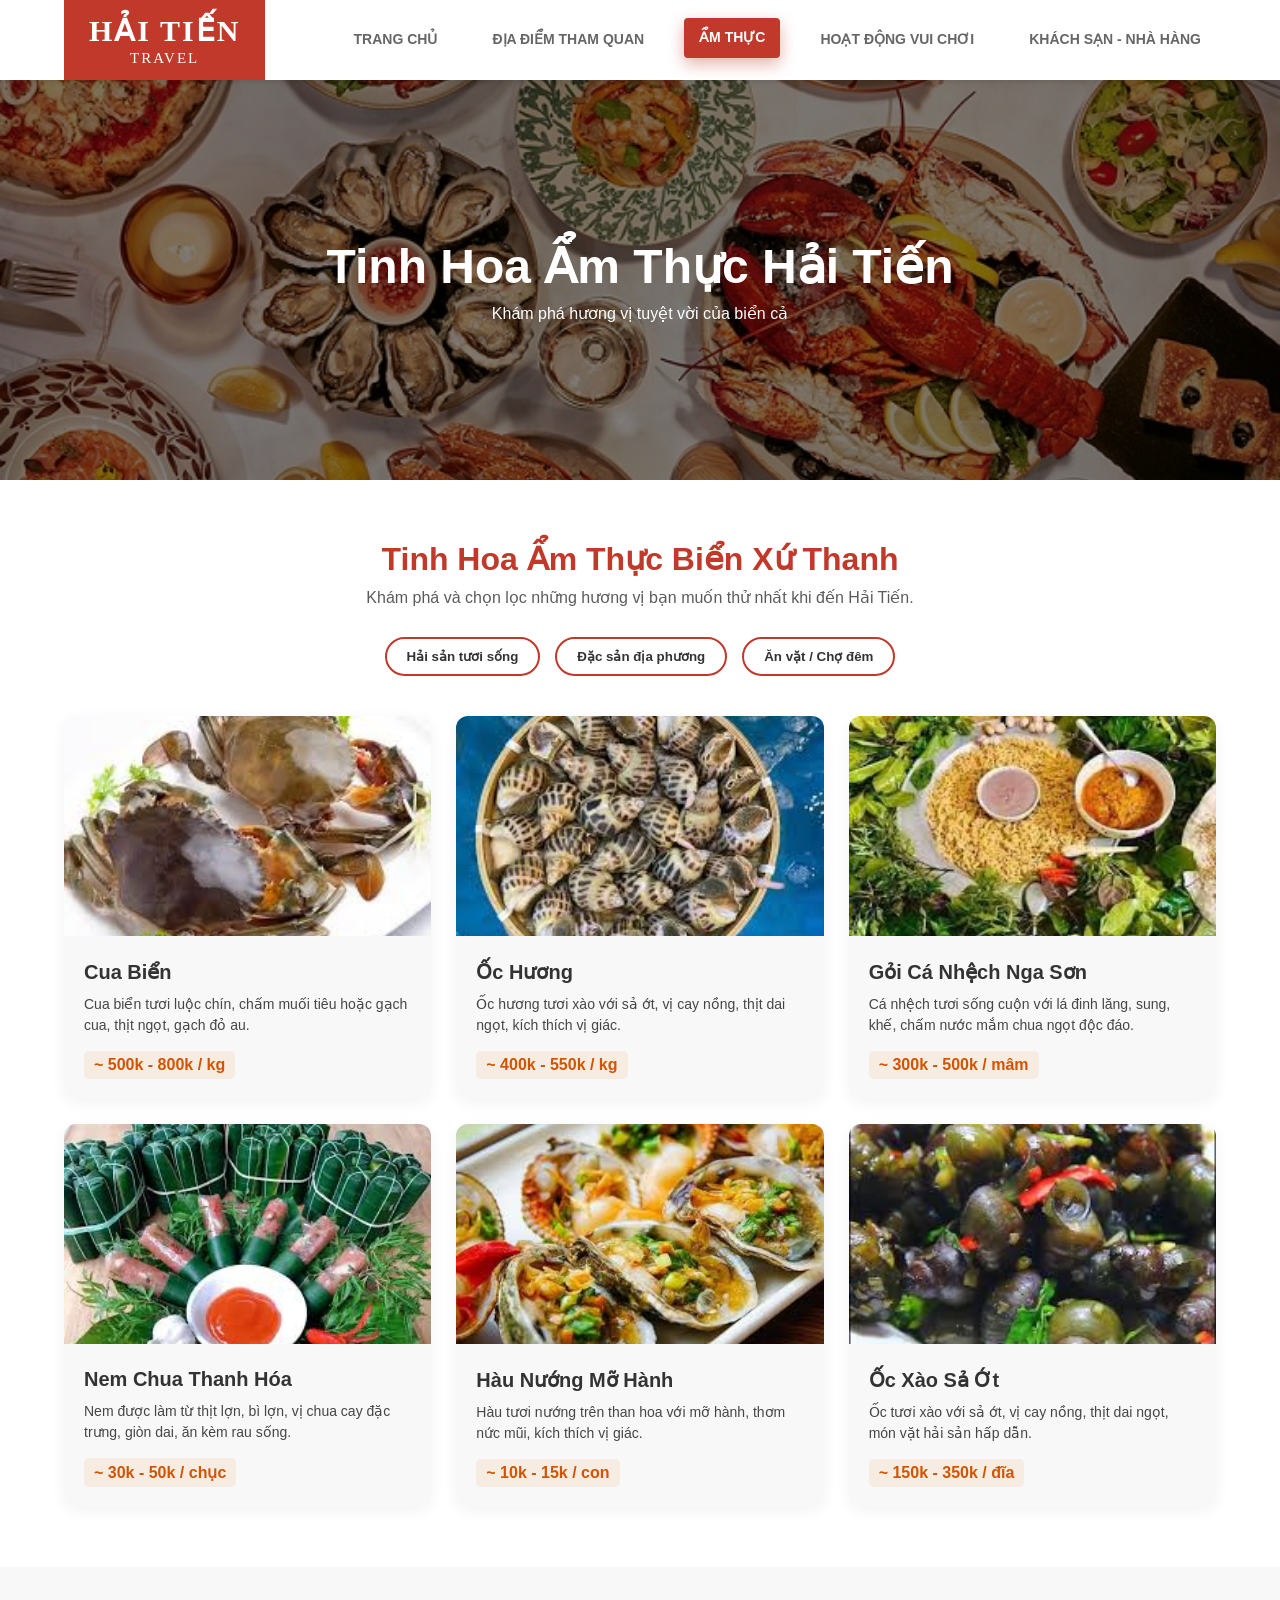
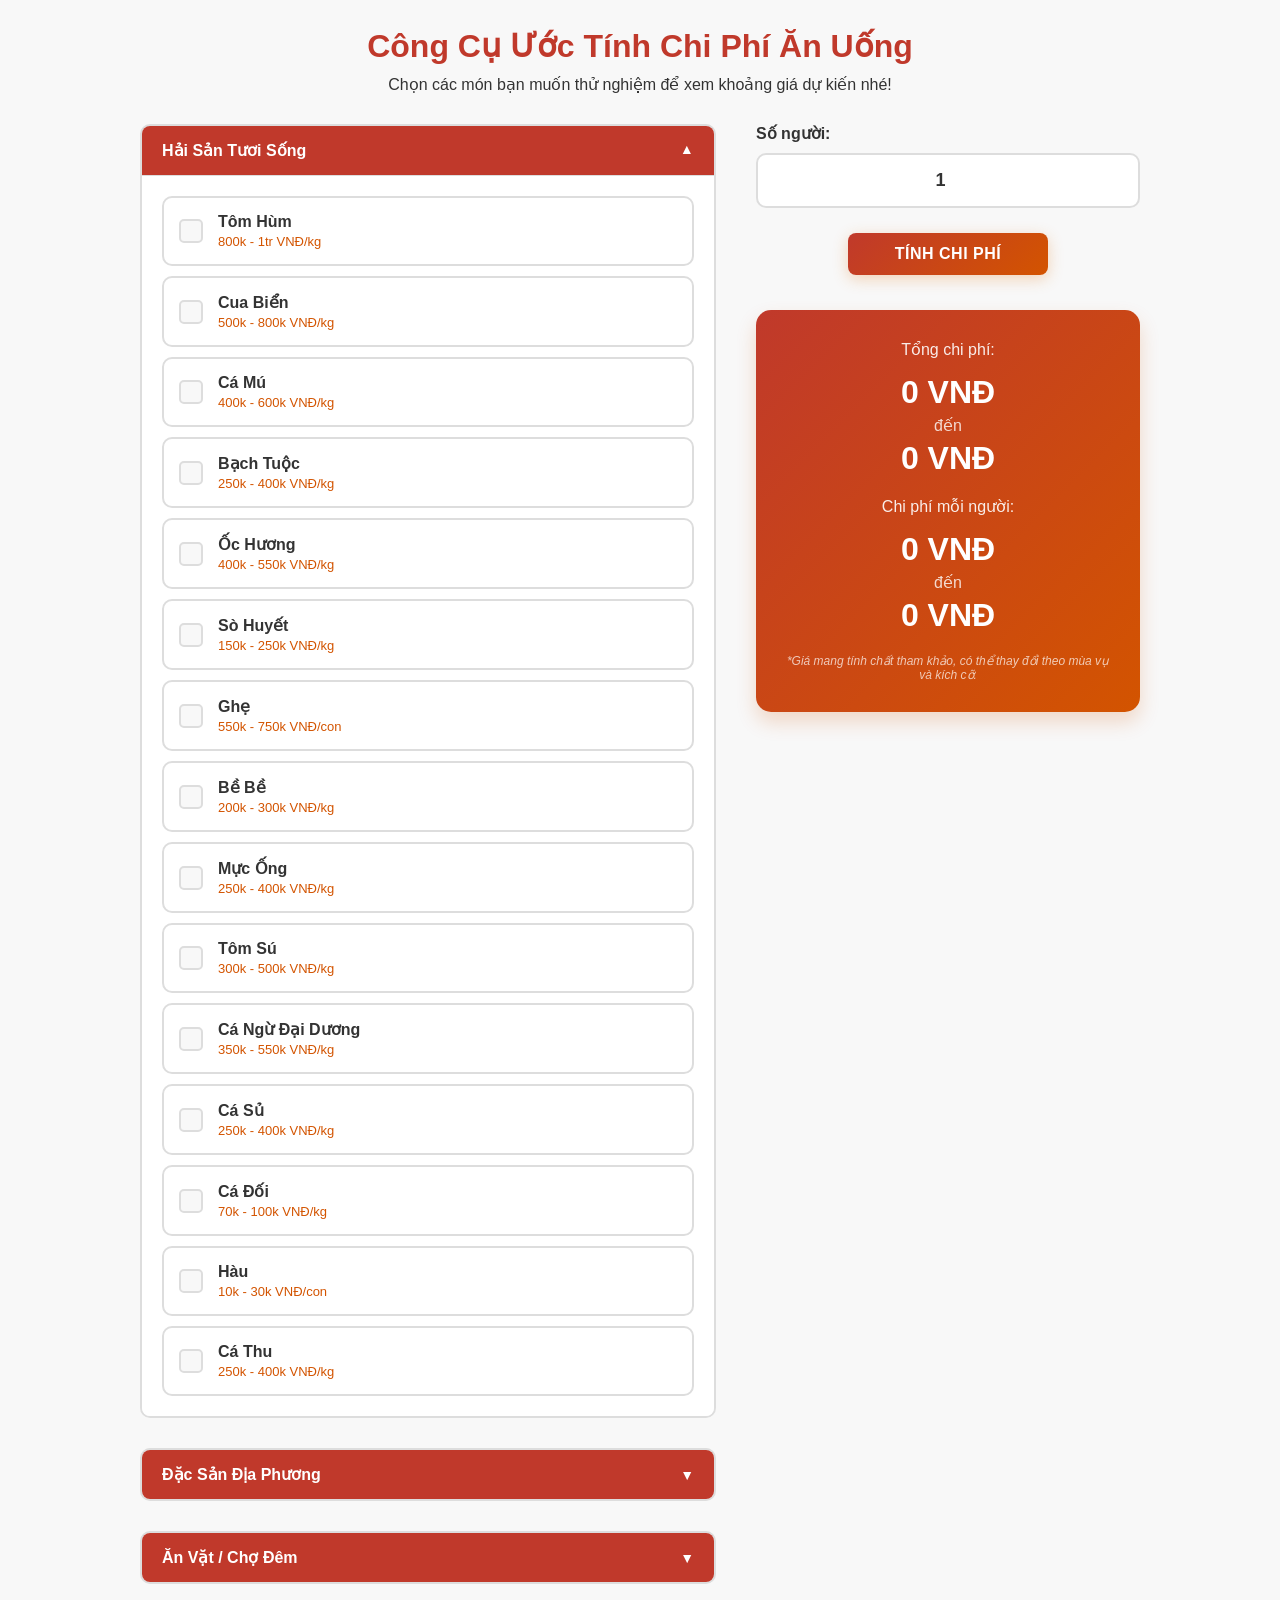
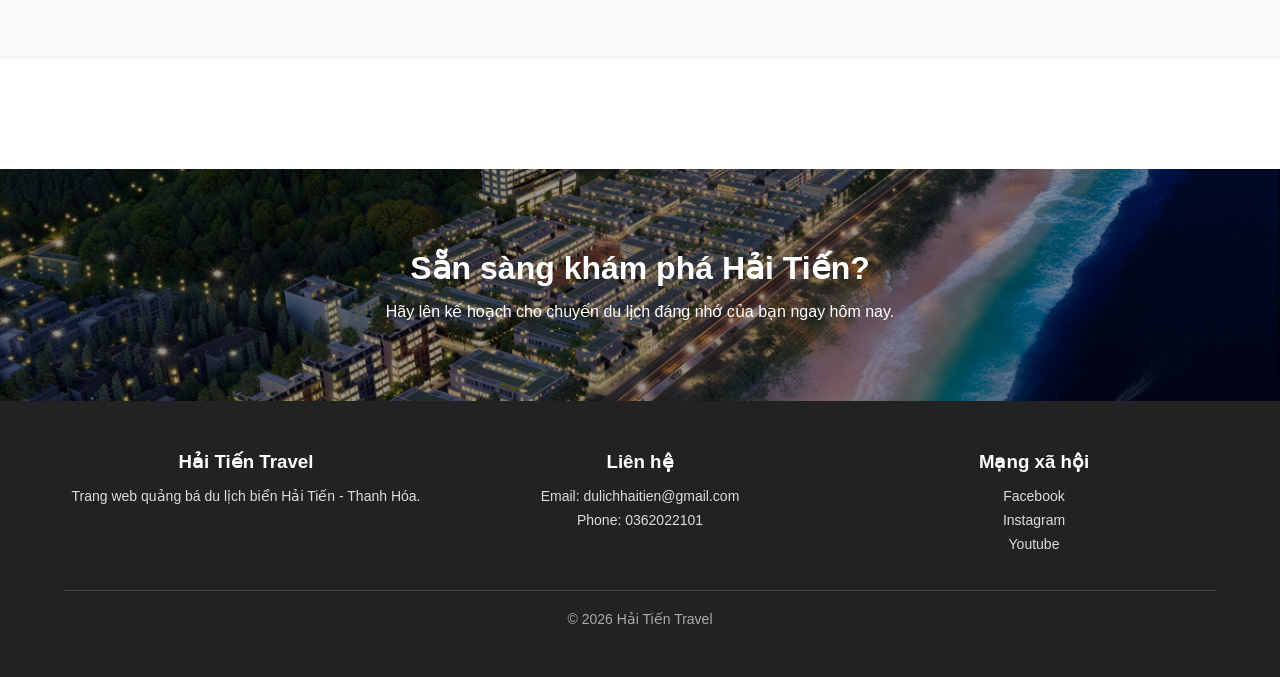
==== commit 25d818f5: "second commit" ====
--- a/html/amthuc.html
+++ b/html/amthuc.html
@@ -25,7 +25,7 @@
 
         <div class="nav-container">
             <ul class="nav-links">
-                <li><a href="index.htm">Trang chủ</a></li>
+                <li><a href="../index.htm">Trang chủ</a></li>
                 <li><a href="diadiem.htm">Địa điểm tham quan</a></li>
                 <li><a class="active" href="amthuc.html">Ẩm thực</a></li>
                 <li><a href="hdvuichs.html">Hoạt động vui chơi</a></li>
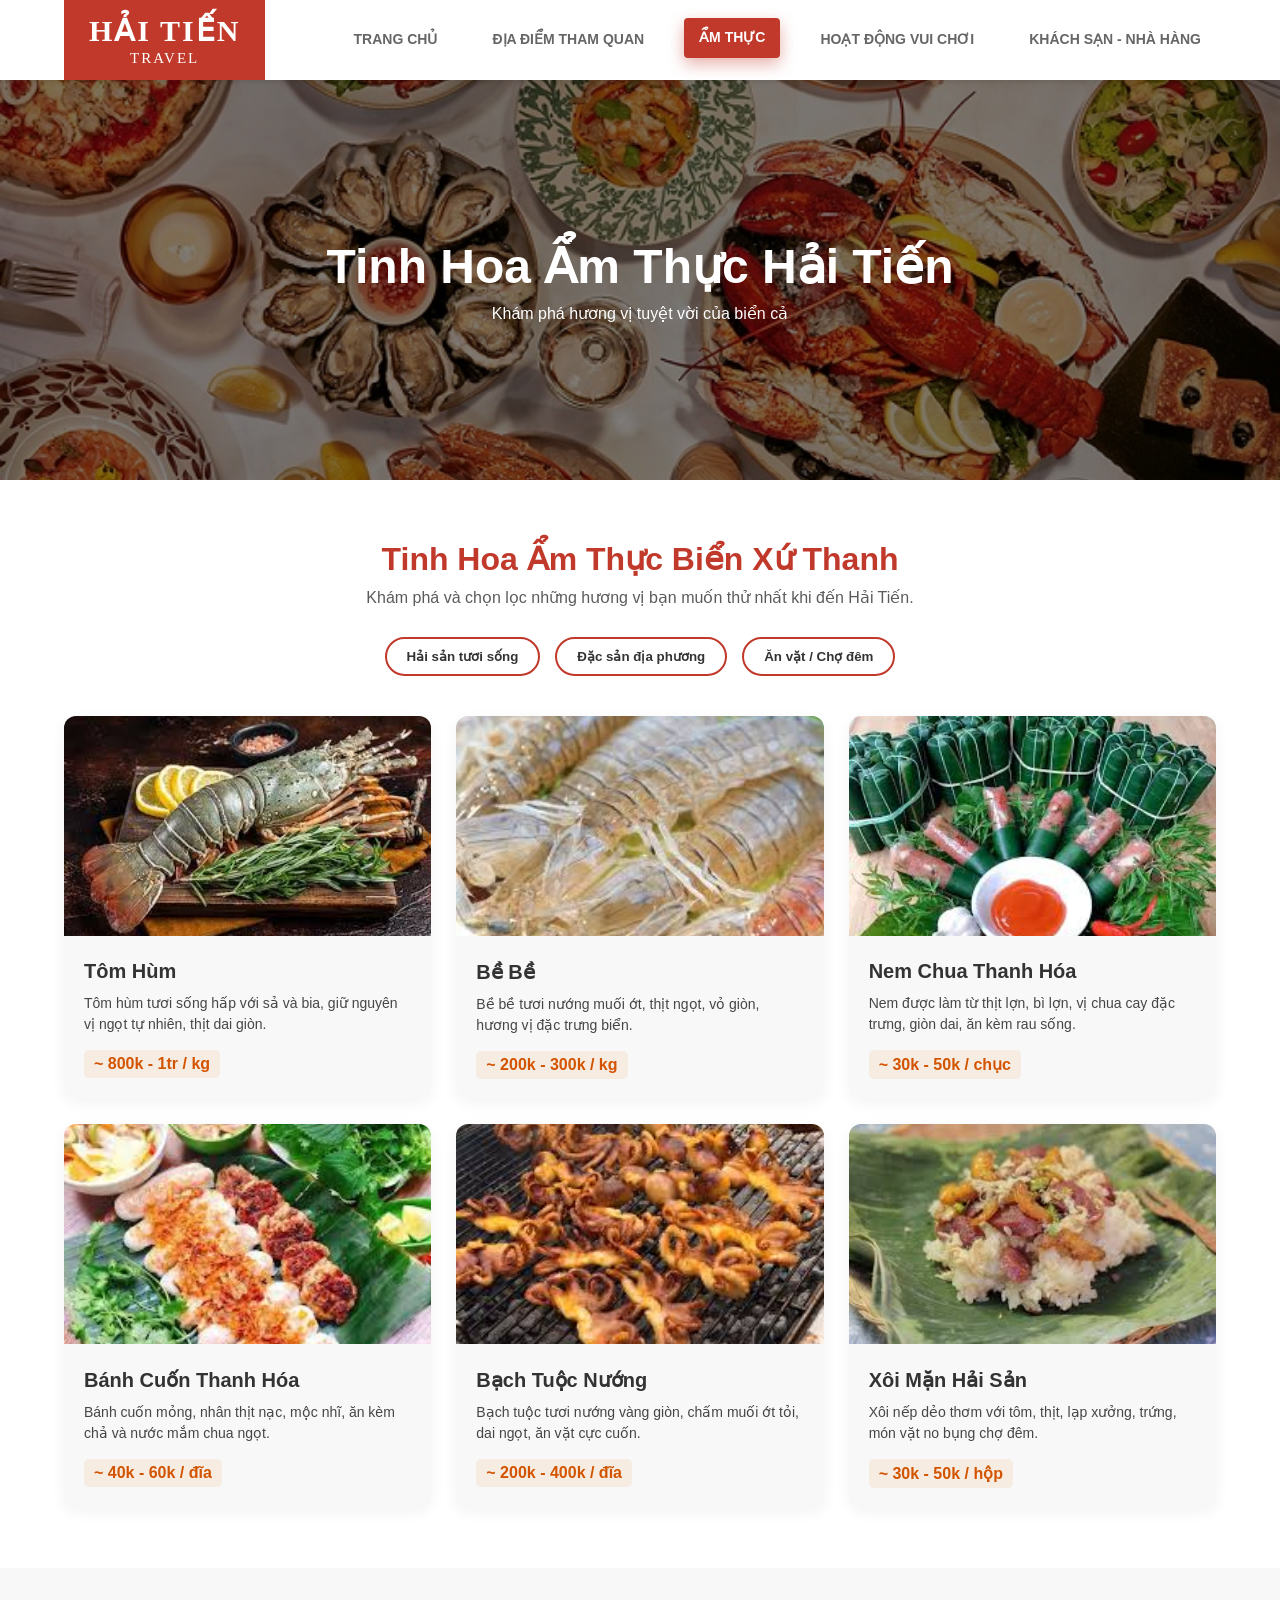
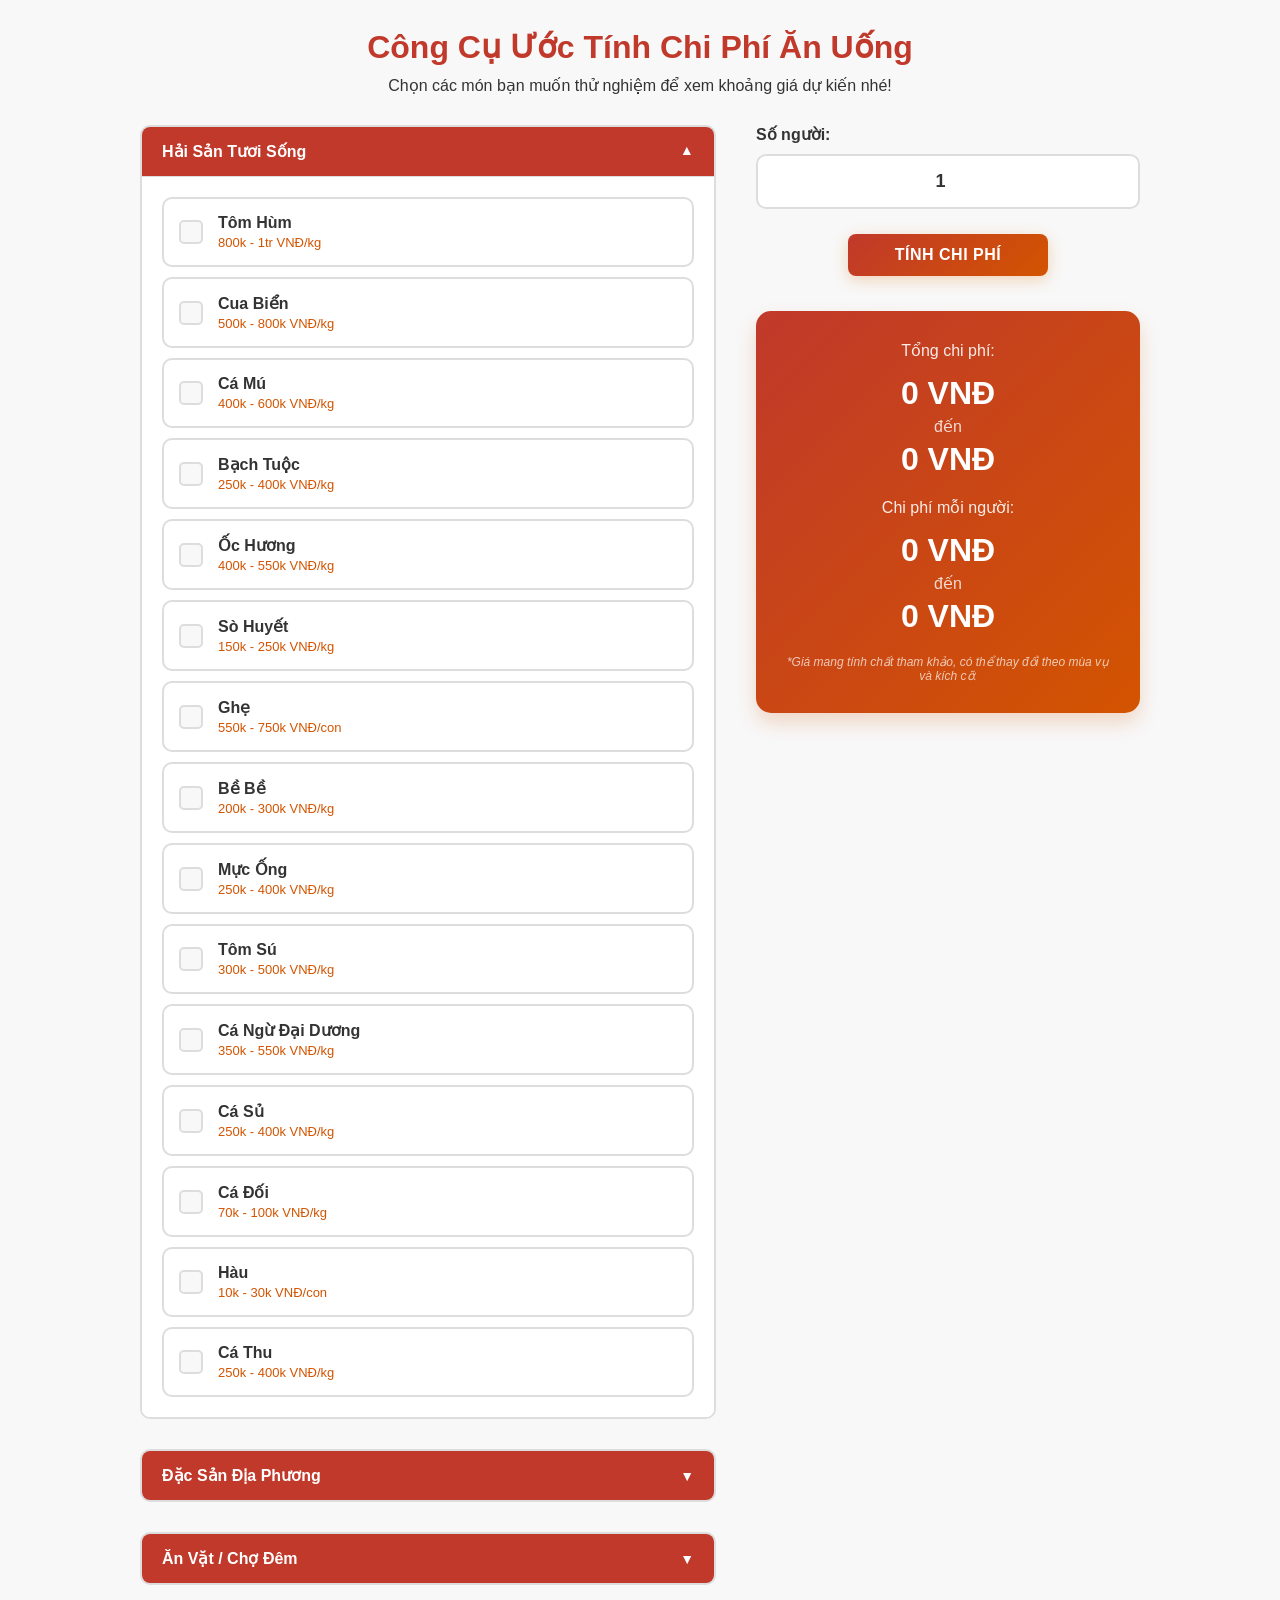
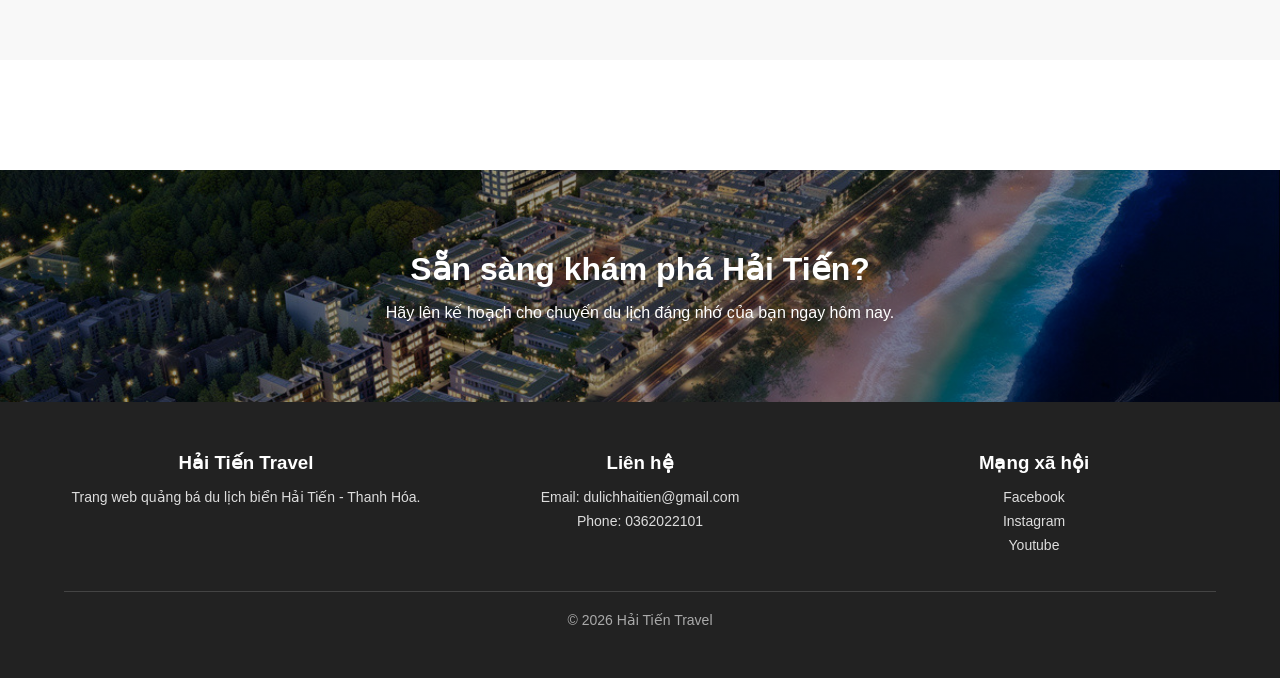
==== commit 008bebab: "third commit" ====
--- a/html/amthuc.html
+++ b/html/amthuc.html
@@ -482,7 +482,7 @@
                                     <input type="checkbox" class="food-checkbox" data-min="120000" data-max="180000">
                                     <span class="checkmark"></span>
                                     <div class="item-info">
-                                        <strong>Nộm Nham Moi Tươi</strong>
+                                        <strong>Nộm tép Tươi</strong>
                                         <span>120k - 180k VNĐ/đĩa</span>
                                     </div>
                                 </label>
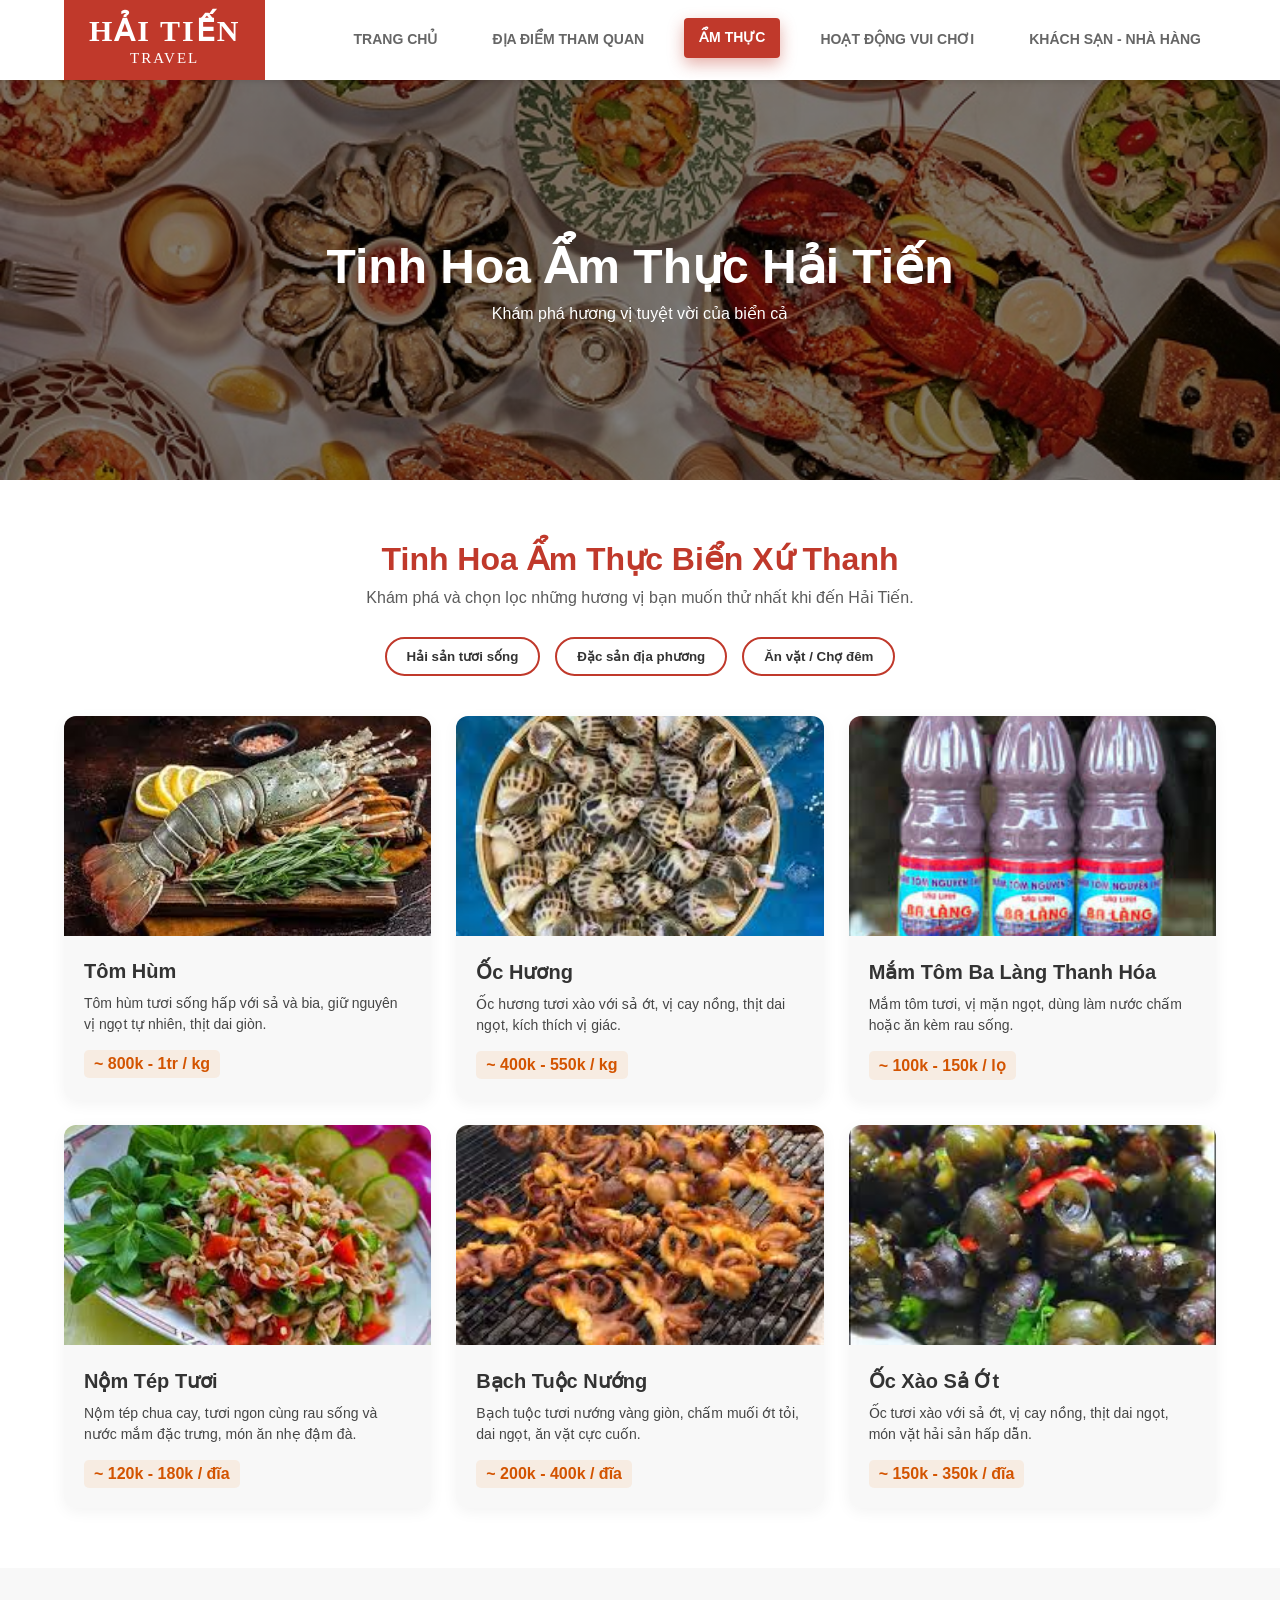
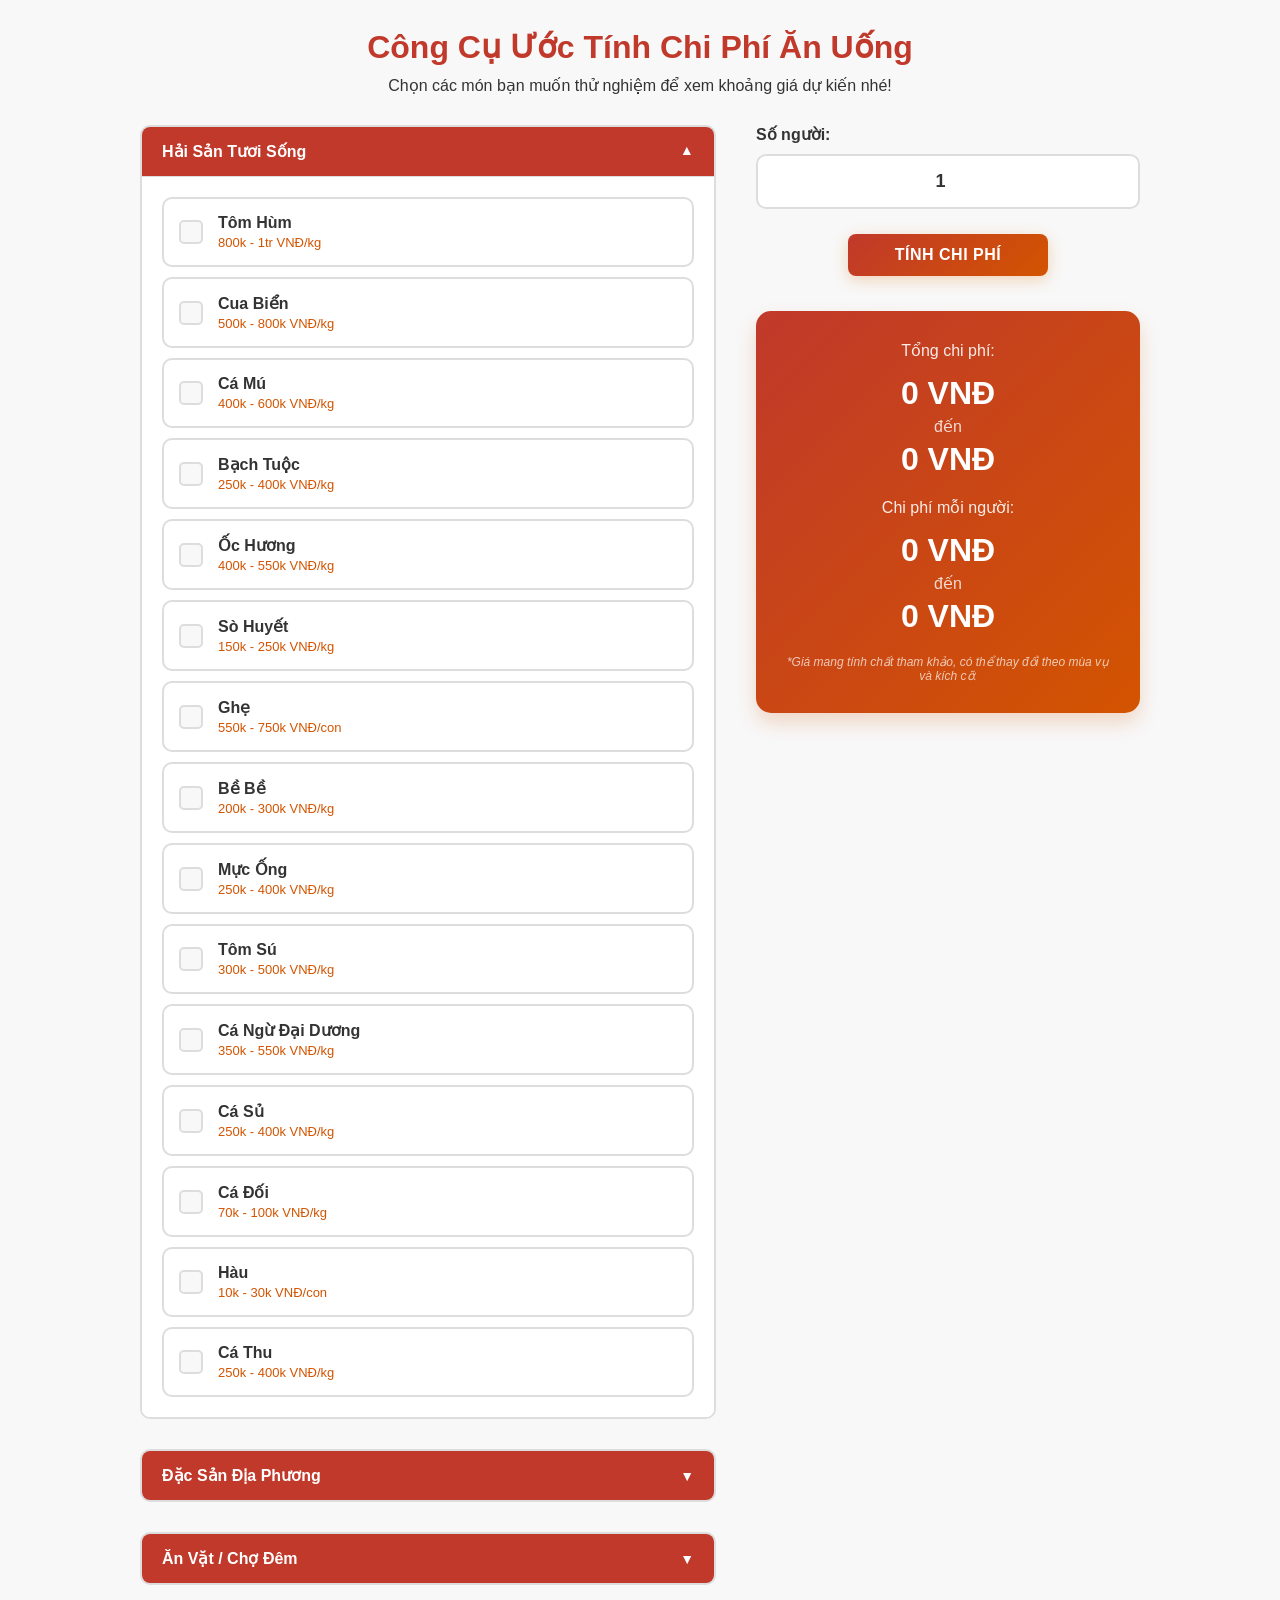
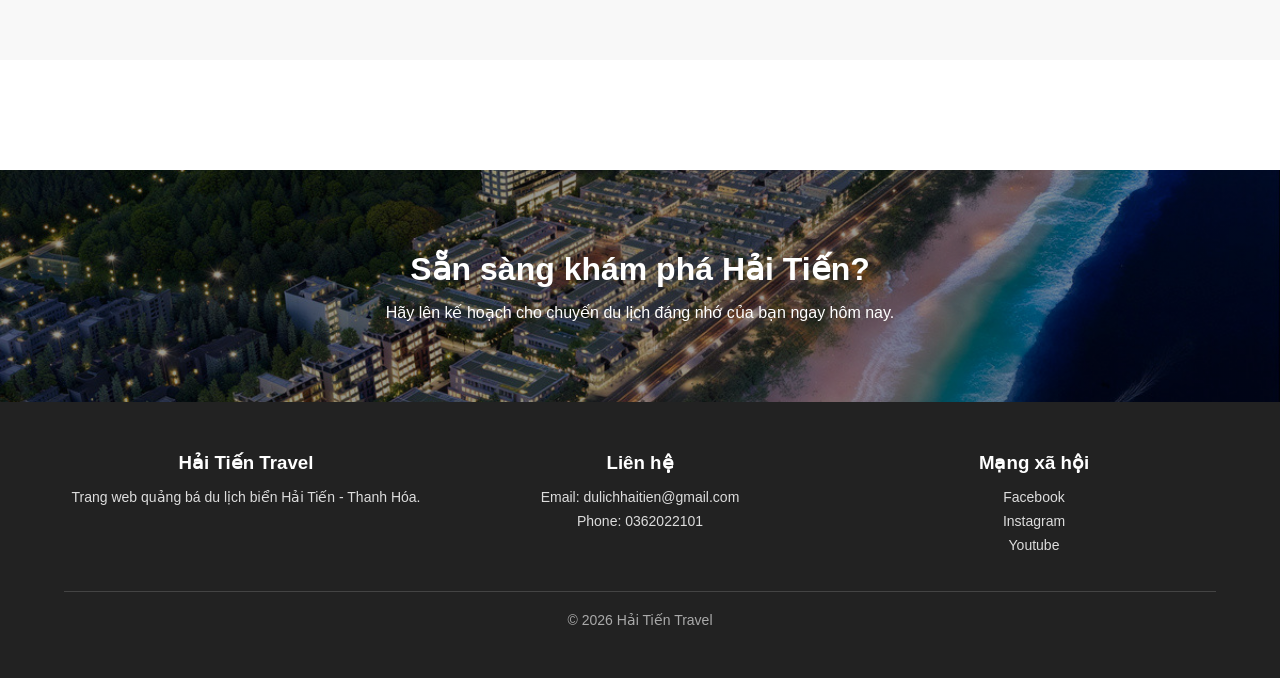
==== commit 97113088: "fifth commit" ====
--- a/html/amthuc.html
+++ b/html/amthuc.html
@@ -8,6 +8,7 @@
     <link rel="stylesheet" href="../css/common-style.css">
     <link rel="stylesheet" href="../css/amthuccss.css">
     <link rel="stylesheet" href="../css/menu.css">
+    <link rel="icon" type="image/x-icon" size="32x32" href="../img/logo.png">
 </head>
 
 <body>
